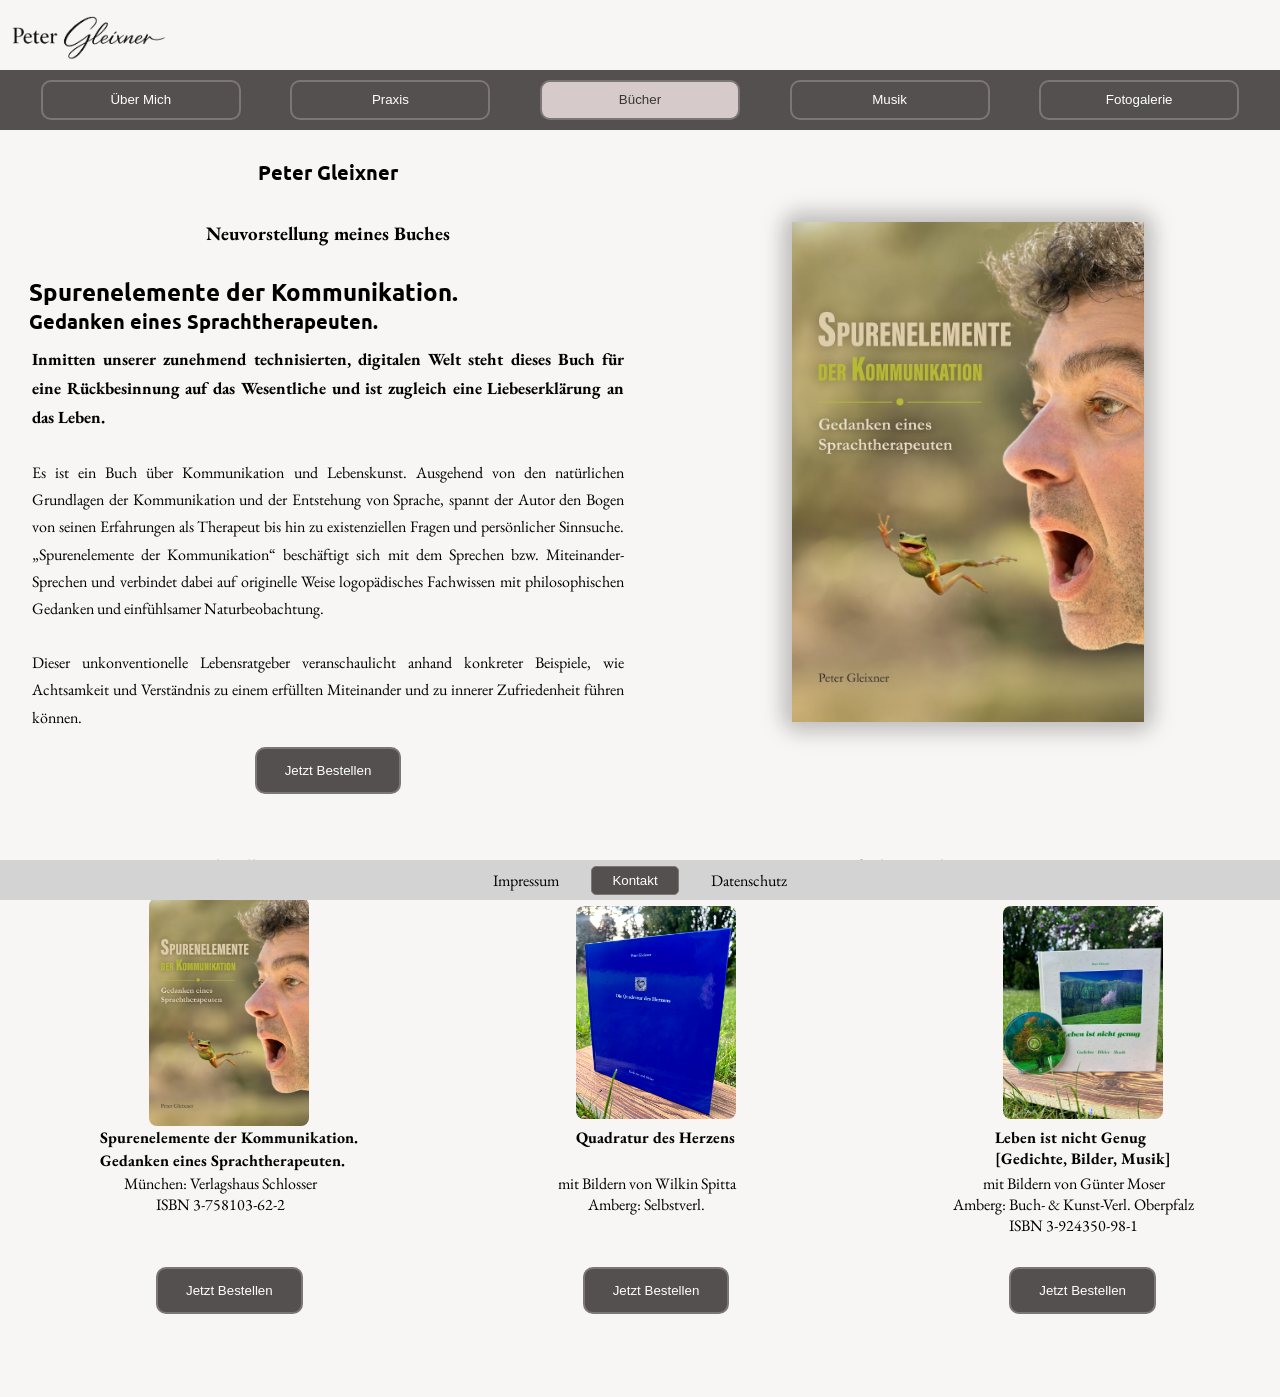
==== index.html @ 17d3b85f "shop links" ====
<!doctype html>
<html lang="de">
  <head>
    <meta charset="UTF-8" />
    <meta name="viewport" content="width=device-width, initial-scale=1.0" />
    <title>Peter Gleixner</title>
    <link rel="stylesheet" href="styles.css" />
    <link rel="stylesheet" href="font.css" />
    <script src="script.js" defer></script>
    <link rel="icon" type="image/png" href="./" />
  </head>
  <body>
    <div class="page">
      <header>
        <div>
          <a href="./index.html"
            ><img class="logo" src="./IMG/logo.png" alt="Peter Gleixner Logo"
          /></a>
        </div>
        <nav>
          <!-- <a onclick="activate('aboutMeButton', 'aboutMe')" href="#info">Über mich</a>
          <a onclick="activate('practiceButton', 'practice')" href="#info">Praxis</a>
          <a onclick="activate('bookButton', 'books')" href="#info">Bücher</a>
          <a onclick="activate('musicButton', 'music')" href="#info">Musik</a>
          <a onclick="activate('imageButton', 'image')" href="#info">Fotogalerie</a> -->

          <div class="infoMenu flex">
            <button
              id="aboutMeButton"
              onclick="activate('aboutMeButton', 'aboutMe')"
            >
              Über Mich
            </button>
            <button
              id="practiceButton"
              onclick="activate('practiceButton', 'practice')"
            >
              Praxis
            </button>
            <button
              id="bookButton"
              onclick="activate('bookButton', 'books')"
              class="activ"
            >
              Bücher
            </button>          
            <button
              id="musicButton"
              onclick="activate('musicButton', 'music')"
              class=""
            >
              Musik
            </button>
            <button
              id="imageButton"
              onclick="activate('imageButton', 'image')"
              class=""
            >
              Fotogalerie
            </button>
          </div>
        </nav>
      </header>
      <main>
        
        <section id="info">
          <!-- <div class="infoMenu flex">
            <button
              id="bookButton"
              onclick="activate('bookButton', 'books')"
              class="activ"
            >
              Bücher
            </button>
            <button
              id="practiceButton"
              onclick="activate('practiceButton', 'practice')"
            >
              Praxis
            </button>
            <button
              id="aboutMeButton"
              onclick="activate('aboutMeButton', 'aboutMe')"
            >
              Über Mich
            </button>
          </div> -->
          <div>
            <div id="books" class="books">
              <section id="overview" class="flex"></section>
              <div class="list flex">
                <div id="newestBook" class="flex"></div>
                <div id="moreBooks" class="flex"></div>
              </div>
            </div>
            <div class="none" id="practice"></div>
            <div class="none" id="music"></div>
            <div class="none" id="image"></div>
            <div class="none" id="aboutMe">
            <div id="aMinfos"></div>

          </div>
            </div>
          </div>
        </section>
        <div id="buyPopup" class="none flex"></div>
      </main>
      <footer>
        <a href="./imprint.html">Impressum</a>
        <button onclick="">Kontakt</button>
        <a href="./privacy.html">Datenschutz</a>
      </footer>
    </div>
  </body>
</html>
---- styles.css ----
html {
  scroll-behavior: smooth;
}

.imprint {
  margin: 32px;
  margin-bottom: 50px;
}

.backButton {
  display: inline-flex;
  align-items: center;
  gap: 8px;

  padding: 10px 18px;

  border: none;
  border-radius: 999px;

  background: #e9e9e9;

  color: #333;

  font-size: 1rem;
  font-weight: 500;

  cursor: pointer;

  transition: all 0.2s ease;
}

.backButton:hover {
  background: #dcdcdc;

  transform: translateX(-2px);
}

.backButton:active {
  transform: translateX(0);
}

body {
  margin: 0;
  display: flex;
  justify-content: center;
  overflow-x: hidden;
  background-color: #beb2a21d;
}

.align {
  align-items: center;
}

.center {
  justify-content: center;
}

.page {
  max-width: 1440px;
  width: 100%;
  min-height: 100vh;
}

.aboutBottom {
  margin-top: 48px !important;
  padding-block: 16px;
  padding-inline: 16px;
  background-color: rgb(255, 255, 238);
}

.aboutLink {
  text-decoration: none;
  color: #78846f;
  font-weight: bold;
}

.aboutLink:hover {
  text-decoration: underline;
}

.allBooksList {
  gap: 4px;
}

.minCover{
  height: 230px;
  border-radius: 8px;
}

.minBookInfo{
  height: 140px;
  display: flex;
  align-items: center;
  flex-direction: column;
}

.minBookInfo h4{
  margin-block: 0;

}

.minBookInfo p{
  margin-block: 0;
  margin-right: 18px;
}

.minHead{
  height: 46px;
}

.allBooksList p {
  font-size: 14px;
  margin-block: 8px;
}

header {
  display: flex;
  flex-direction: column;
  justify-content: center;
  height: 118px;

  margin-bottom: -11px;
  z-index: 3;
}

.overviewCoverDiv {
  width: 50%;
}

.overviewCoverShadow {
  display: inline-block;
  justify-content: center;
  border-radius: 8px;
  box-shadow: 0 0 20px 10px rgba(111, 107, 107, 0.4);
}

.popupCoverShadow {
  display: inline-block;
  justify-content: center;
  border-radius: 8px;
  box-shadow: 0 0 20px 10px rgba(111, 107, 107, 0.4);
  height: 200px;
}

.overviewCover {
  display: block;
  max-width: 100%;
  height: 500px;
}

.logo {
  height: 60px;
  margin-top: 16px;
}

nav {
  display: flex;
  justify-content: space-between;
  gap: 32px;
  background-color: #9cac90;
  height: 60px;
}

nav a {
  text-decoration: none;
  font-size: 20px;
  color: black;
}

nav a:hover {
  text-decoration: underline;
}

footer a {
  text-decoration: none;
  color: black;
  font-size: 16px;
}

footer a:hover {
  text-decoration: underline;
}

button:hover {
  cursor: pointer;
}

footer button:hover {
  background-color: #6e6868;
}

footer button {
  display: inline-block;

  padding: 6px 20px;

  background: #555050;
  color: white;

  text-decoration: none;

  border-radius: 5px;
  border: 1px solid #7d7676;
}

.space {
  display: flex;
  flex-direction: column;
  justify-content: space-between;
}

.booksButton {
  display: inline-block;

  padding: 6px 20px;

  background: #555050;
  color: white;

  text-decoration: none;

  border-radius: 5px;
  border: 1px solid #5a916c;
}

.moreHead {
  text-align: center;
  width: calc((100vw / 3) * 2);
}

.moreBooksButton:hover {
  background-color: #6e6868;
}

.mainText {
  width: 65%;
}

.profileImg {
  width: 35%;
}

#info {
  padding-inline: 0px;
}

.infoMenu {
  width: 100%;
  justify-content: space-around;
  align-self: center;
  background-color: #555050;
  padding-inline: 16px;
  height: 60px;
  align-items: center;
}

.infoMenu button {
  width: 200px;
  height: 40px;
  border-radius: 10px;
  color: white;
  background-color: #555050;
  border: 2px solid #7d7676;
}

.infoMenu button:hover {
  background-color: #6e6868;
}

.activ {
  background-color: #d6caca !important;
  color: #393535 !important;
}

#books {
  height: fit-content;
  margin-block: 35px;
}

.alignLeft {
  text-align: left;
}

.newBook {
  display: flex;
  flex-direction: column;
}

.listItem {
  max-width: 480px;
  width: calc(100vw / 3);
  align-items: center;
  height: 100%;
}

.list {
  width: 100vw;
  overflow-x: auto;
  height: fit-content;
  margin-inline: 16px;
  padding-bottom: 40px;
}

.moreList {
  height: 80%;
}

#practice {
  height: 100%;
  margin-block: 22px;
  padding-inline: 16px;
}

#aboutMe {
  height: 100%;
  margin-block: 22px;
  padding-inline: 16px;
  padding-bottom: 45px;
}

#music {
  height: 100%;
  margin-block: 22px;
  padding-inline: 16px;
}

#image {
  height: 100%;
  margin-block: 38px;
  padding-inline: 16px;
  display: flex;
  flex-wrap: wrap;
  justify-content: center;
  gap: 16px;
}

footer {
  position: fixed;
  bottom: 0;
  height: 40px;
  background-color: lightgray;
  width: 100vw;
  display: flex;
  justify-content: center;
  gap: 32px;
  align-items: center;
  z-index: 2;
}

.bookCover {
  width: 160px;
  border-radius: 8px;
}

.none {
  display: none !important;
}

.flex {
  display: flex;
}

.column {
  flex-direction: column;
}

#overview {
  width: 100%;
  min-height: 500px;

  display: flex;
  align-items: center;

  overflow: hidden;
  padding-bottom: 32px;
}

.overviewTitle {
  margin-bottom: 0;
  font-size: 1.5rem;
}

.overviewText {
  width: 50%;
  text-align: justify;
  padding-inline: 16px;

  z-index: 2;
}

.overviewText h3 {
  margin-bottom: 10px;
}

.overviewHead {
  width: 100%;
  margin-left: 25px;
}

.new {
  font-size: 1.1875rem;
}

.overviewSubTitle {
  margin-top: 0;
  font-size: 1.25rem;
}

.pt15 {
  font-size: 1.25rem;
}

.pt17 {
  font-size: 1.4375rem;
}

.pt14 {
  font-size: 1.1875rem;
}

.pt12 {
  font-size: 1rem;
}

.pt13 {
  font-size: 1.0625rem;
}

.imgGalery {
  height: 250px;
  width: auto;
}

.musicDescription {
  text-align: justify;
}

.descriptionIntro {
  font-size: 1.0625rem;
}

.description {
  font-size: 1rem;
  margin-bottom: 16px !important;
}

.subDescription {
  font-size: 12px;
}

/* .overviewText h2 {
  font-size: 28px;
  margin-block: 0;
  margin-bottom: 16px;
} */

.overviewText p {
  line-height: 1.7;

  margin: 0px;
  margin-inline: 16px;
}

.buyButton {
  display: inline-block;

  padding: 14px 28px;

  background-color: #555050;
  color: white;

  text-decoration: none;
  border: 2px solid #7d7676;
  border-radius: 10px;
  margin-bottom: 8px;
}

.overviewText a:hover {
  background-color: #6e6868;
}

.practice {
  margin-bottom: 48px;
  justify-content: space-between;
}

.practiceTop {
  justify-content: space-between;
}

.routeButton {
  display: inline-block;

  padding: 14px 28px;

  background-color: #555050;
  color: white;

  text-decoration: none;
  margin-top: 16px;
  border-radius: 10px;
  margin-bottom: 8px;
  text-align: center;
  width: 120px;
}

.routeButton:hover {
  background-color: #6e6868;
}

.mapImg {
  height: 360px;
}

.overviewImage {
  width: 45%;
  height: 500px;

  background-size: cover;
  background-position: center;

  /* Bild blendet nach links aus */
  mask-image: linear-gradient(to left, black 65%, transparent 100%);

  -webkit-mask-image: linear-gradient(to left, black 65%, transparent 100%);
}

.pImgCont {
  height: 600px;
  width: 50%;
}

.profileImage {
  height: 600px;
  object-fit: cover;
  background-size: cover;
  background-position: center;

  /* Bild blendet nach links aus */
  mask-image: linear-gradient(to right, black 90%, transparent 100%);

  -webkit-mask-image: linear-gradient(to right, black 90%, transparent 100%);
}

.lyrikLink {
  color: #487456;
  text-decoration: underline;
}

.profileInfo {
  width: 50%;
}

.aboutMenu {
  margin-block: 8px;
  background-color: #2b4834;
  height: 35px;
  justify-content: space-around;
  align-items: center;
}

.aboutMenu button {
  width: 200px;
  height: 25px;
  border-radius: 10px;
  color: white;
  background-color: #555050;
  border: 1px solid #6a6464;
}

.aboutMenu button:hover {
  background-color: #6e6868;
}

#buyPopup{
  position: fixed;
  top: 0;
  bottom: 0;
  left: 0;
  right: 0;
  background-color: rgba(0, 0, 0, 0.181);
  display: flex;
  justify-content: center;
  align-items: center;
}

.buyBackground {
 position: fixed;
 width: 650px;
 height: 470px;
 z-index: 5;
 top: 20px;
}

.buyPopupContent{
  height: 100%;
  width: 100%;
  align-items: center;
  flex-direction: column;
  background-color: #efe9e2;
  padding: 16px;
  border: 2px solid #7d7676;
  border-radius: 8px;
}

.popupHead{
  margin-block: 10px;

}

.topLink{
  margin-top: 25px;
}

.buyCover{
  height: 200px;
}

.shopLinks{
  gap: 8px;
}

.shopLinks a{
      display: inline-block;
    padding: 7px 28px;
    background-color: #ffffff;
    border: 2px solid #7d7676;
    color: black;
    text-decoration: none;
    border-radius: 10px;
    margin-bottom: 4px;
    text-align: center;
}

.shopLinks a:hover{
   background-color: #c5c5c5;
}

.closeButton{
  height: 40px;
  width: 40px;
  border: 2px solid #7d7676;
  border-radius: 16px;
  position: absolute;
  top: 16px;
  right: 16px;
}

.closeButton:hover{
  background-color: #c5c5c5;
}

.shopLinkIco{
  height: 20px;
}

.carousel {
  position: relative;

  width: 100%;

  max-width: 1200px;

  height: 500px;

  margin: 0 auto;

  display: flex;
  align-items: center;
  justify-content: center;
}

.carouselViewport {
  width: 100%;
  overflow: hidden;
}

.carouselTrack {
  display: flex;
  align-items: center;

  gap: 20px;

  transition: transform 0.4s ease;
}

.carouselSlide {
  position: relative;

  flex: 0 0 70%;

  height: 500px;

  opacity: 0.35;

  transform: scale(0.9);

  transition:
    transform 0.4s ease,
    opacity 0.4s ease;

  overflow: hidden;

  border-radius: 20px;
}

.slideBackground {
  position: absolute;

  inset: 0;

  background-size: cover;
  background-position: center;

  filter: blur(25px);

  transform: scale(1.15);

  opacity: 0.5;

  z-index: 1;
}

.carouselSlide.active {
  opacity: 1;

  transform: scale(1);
}

.carouselSlide img {
  position: relative;

  z-index: 2;

  width: 100%;
  height: 100%;

  object-fit: contain;

  display: block;

  margin: 0 auto;
}

/* Rand zum Bildschirm */

.carousel::before,
.carousel::after {
  content: "";

  position: absolute;

  top: 0;

  width: 80px;
  height: 100%;

  z-index: 2;

  pointer-events: none;
}

.carousel::before {
  left: 0px;

  background: linear-gradient(to right, white, transparent);
}

.carousel::after {
  right: 0;

  background: linear-gradient(to left, white, transparent);
}

/* Pfeile */

.carouselArrow {
  position: absolute;

  z-index: 5;

  width: 50px;
  height: 50px;

  border: none;

  border-radius: 50%;

  cursor: pointer;

  font-size: 1.5rem;

  background: rgba(222, 222, 222, 0.34);

  backdrop-filter: blur(4px);

  transition: 0.2s;
}

.carouselArrow:hover {
  background: rgba(255, 255, 255, 0.9);
}

.carouselArrow.left {
  left: 15px;
}

.carouselArrow.right {
  right: 15px;
}
---- font.css ----
/* eb-garamond-regular - latin */
@font-face {
  font-display: swap; /* Check https://developer.mozilla.org/en-US/docs/Web/CSS/@font-face/font-display for other options. */
  font-family: 'EB Garamond';
  font-style: normal;
  font-weight: 400;
  src: url('../fonts/eb-garamond-v32-latin-regular.woff2') format('woff2'); /* Chrome 36+, Opera 23+, Firefox 39+, Safari 12+, iOS 10+ */
}
/* eb-garamond-italic - latin */
@font-face {
  font-display: swap; /* Check https://developer.mozilla.org/en-US/docs/Web/CSS/@font-face/font-display for other options. */
  font-family: 'EB Garamond';
  font-style: italic;
  font-weight: 400;
  src: url('../fonts/eb-garamond-v32-latin-italic.woff2') format('woff2'); /* Chrome 36+, Opera 23+, Firefox 39+, Safari 12+, iOS 10+ */
}
/* eb-garamond-500 - latin */
@font-face {
  font-display: swap; /* Check https://developer.mozilla.org/en-US/docs/Web/CSS/@font-face/font-display for other options. */
  font-family: 'EB Garamond';
  font-style: normal;
  font-weight: 500;
  src: url('../fonts/eb-garamond-v32-latin-500.woff2') format('woff2'); /* Chrome 36+, Opera 23+, Firefox 39+, Safari 12+, iOS 10+ */
}
/* eb-garamond-500italic - latin */
@font-face {
  font-display: swap; /* Check https://developer.mozilla.org/en-US/docs/Web/CSS/@font-face/font-display for other options. */
  font-family: 'EB Garamond';
  font-style: italic;
  font-weight: 500;
  src: url('../fonts/eb-garamond-v32-latin-500italic.woff2') format('woff2'); /* Chrome 36+, Opera 23+, Firefox 39+, Safari 12+, iOS 10+ */
}
/* eb-garamond-600 - latin */
@font-face {
  font-display: swap; /* Check https://developer.mozilla.org/en-US/docs/Web/CSS/@font-face/font-display for other options. */
  font-family: 'EB Garamond';
  font-style: normal;
  font-weight: 600;
  src: url('../fonts/eb-garamond-v32-latin-600.woff2') format('woff2'); /* Chrome 36+, Opera 23+, Firefox 39+, Safari 12+, iOS 10+ */
}
/* eb-garamond-600italic - latin */
@font-face {
  font-display: swap; /* Check https://developer.mozilla.org/en-US/docs/Web/CSS/@font-face/font-display for other options. */
  font-family: 'EB Garamond';
  font-style: italic;
  font-weight: 600;
  src: url('../fonts/eb-garamond-v32-latin-600italic.woff2') format('woff2'); /* Chrome 36+, Opera 23+, Firefox 39+, Safari 12+, iOS 10+ */
}
/* eb-garamond-700 - latin */
@font-face {
  font-display: swap; /* Check https://developer.mozilla.org/en-US/docs/Web/CSS/@font-face/font-display for other options. */
  font-family: 'EB Garamond';
  font-style: normal;
  font-weight: 700;
  src: url('../fonts/eb-garamond-v32-latin-700.woff2') format('woff2'); /* Chrome 36+, Opera 23+, Firefox 39+, Safari 12+, iOS 10+ */
}
/* eb-garamond-700italic - latin */
@font-face {
  font-display: swap; /* Check https://developer.mozilla.org/en-US/docs/Web/CSS/@font-face/font-display for other options. */
  font-family: 'EB Garamond';
  font-style: italic;
  font-weight: 700;
  src: url('../fonts/eb-garamond-v32-latin-700italic.woff2') format('woff2'); /* Chrome 36+, Opera 23+, Firefox 39+, Safari 12+, iOS 10+ */
}
/* eb-garamond-800 - latin */
@font-face {
  font-display: swap; /* Check https://developer.mozilla.org/en-US/docs/Web/CSS/@font-face/font-display for other options. */
  font-family: 'EB Garamond';
  font-style: normal;
  font-weight: 800;
  src: url('../fonts/eb-garamond-v32-latin-800.woff2') format('woff2'); /* Chrome 36+, Opera 23+, Firefox 39+, Safari 12+, iOS 10+ */
}
/* eb-garamond-800italic - latin */
@font-face {
  font-display: swap; /* Check https://developer.mozilla.org/en-US/docs/Web/CSS/@font-face/font-display for other options. */
  font-family: 'EB Garamond';
  font-style: italic;
  font-weight: 800;
  src: url('../fonts/eb-garamond-v32-latin-800italic.woff2') format('woff2'); /* Chrome 36+, Opera 23+, Firefox 39+, Safari 12+, iOS 10+ */
}



/* ubuntu-300 - latin */
@font-face {
  font-display: swap; /* Check https://developer.mozilla.org/en-US/docs/Web/CSS/@font-face/font-display for other options. */
  font-family: 'Ubuntu';
  font-style: normal;
  font-weight: 300;
  src: url('../fonts/ubuntu-v21-latin-300.woff2') format('woff2'); /* Chrome 36+, Opera 23+, Firefox 39+, Safari 12+, iOS 10+ */
}
/* ubuntu-300italic - latin */
@font-face {
  font-display: swap; /* Check https://developer.mozilla.org/en-US/docs/Web/CSS/@font-face/font-display for other options. */
  font-family: 'Ubuntu';
  font-style: italic;
  font-weight: 300;
  src: url('../fonts/ubuntu-v21-latin-300italic.woff2') format('woff2'); /* Chrome 36+, Opera 23+, Firefox 39+, Safari 12+, iOS 10+ */
}
/* ubuntu-regular - latin */
@font-face {
  font-display: swap; /* Check https://developer.mozilla.org/en-US/docs/Web/CSS/@font-face/font-display for other options. */
  font-family: 'Ubuntu';
  font-style: normal;
  font-weight: 400;
  src: url('../fonts/ubuntu-v21-latin-regular.woff2') format('woff2'); /* Chrome 36+, Opera 23+, Firefox 39+, Safari 12+, iOS 10+ */
}
/* ubuntu-italic - latin */
@font-face {
  font-display: swap; /* Check https://developer.mozilla.org/en-US/docs/Web/CSS/@font-face/font-display for other options. */
  font-family: 'Ubuntu';
  font-style: italic;
  font-weight: 400;
  src: url('../fonts/ubuntu-v21-latin-italic.woff2') format('woff2'); /* Chrome 36+, Opera 23+, Firefox 39+, Safari 12+, iOS 10+ */
}
/* ubuntu-500 - latin */
@font-face {
  font-display: swap; /* Check https://developer.mozilla.org/en-US/docs/Web/CSS/@font-face/font-display for other options. */
  font-family: 'Ubuntu';
  font-style: normal;
  font-weight: 500;
  src: url('../fonts/ubuntu-v21-latin-500.woff2') format('woff2'); /* Chrome 36+, Opera 23+, Firefox 39+, Safari 12+, iOS 10+ */
}
/* ubuntu-500italic - latin */
@font-face {
  font-display: swap; /* Check https://developer.mozilla.org/en-US/docs/Web/CSS/@font-face/font-display for other options. */
  font-family: 'Ubuntu';
  font-style: italic;
  font-weight: 500;
  src: url('../fonts/ubuntu-v21-latin-500italic.woff2') format('woff2'); /* Chrome 36+, Opera 23+, Firefox 39+, Safari 12+, iOS 10+ */
}
/* ubuntu-700 - latin */
@font-face {
  font-display: swap; /* Check https://developer.mozilla.org/en-US/docs/Web/CSS/@font-face/font-display for other options. */
  font-family: 'Ubuntu';
  font-style: normal;
  font-weight: 700;
  src: url('../fonts/ubuntu-v21-latin-700.woff2') format('woff2'); /* Chrome 36+, Opera 23+, Firefox 39+, Safari 12+, iOS 10+ */
}
/* ubuntu-700italic - latin */
@font-face {
  font-display: swap; /* Check https://developer.mozilla.org/en-US/docs/Web/CSS/@font-face/font-display for other options. */
  font-family: 'Ubuntu';
  font-style: italic;
  font-weight: 700;
  src: url('../fonts/ubuntu-v21-latin-700italic.woff2') format('woff2'); /* Chrome 36+, Opera 23+, Firefox 39+, Safari 12+, iOS 10+ */
}


body {
    /* Erst das System-Original, dann Ihr Server-Fallback, dann der Standard */
    font-family: "Garamond", "EB Garamond", serif;
}

.headFont {
    font-family: "Trebuchet MS", "Ubuntu", sans-serif;
}
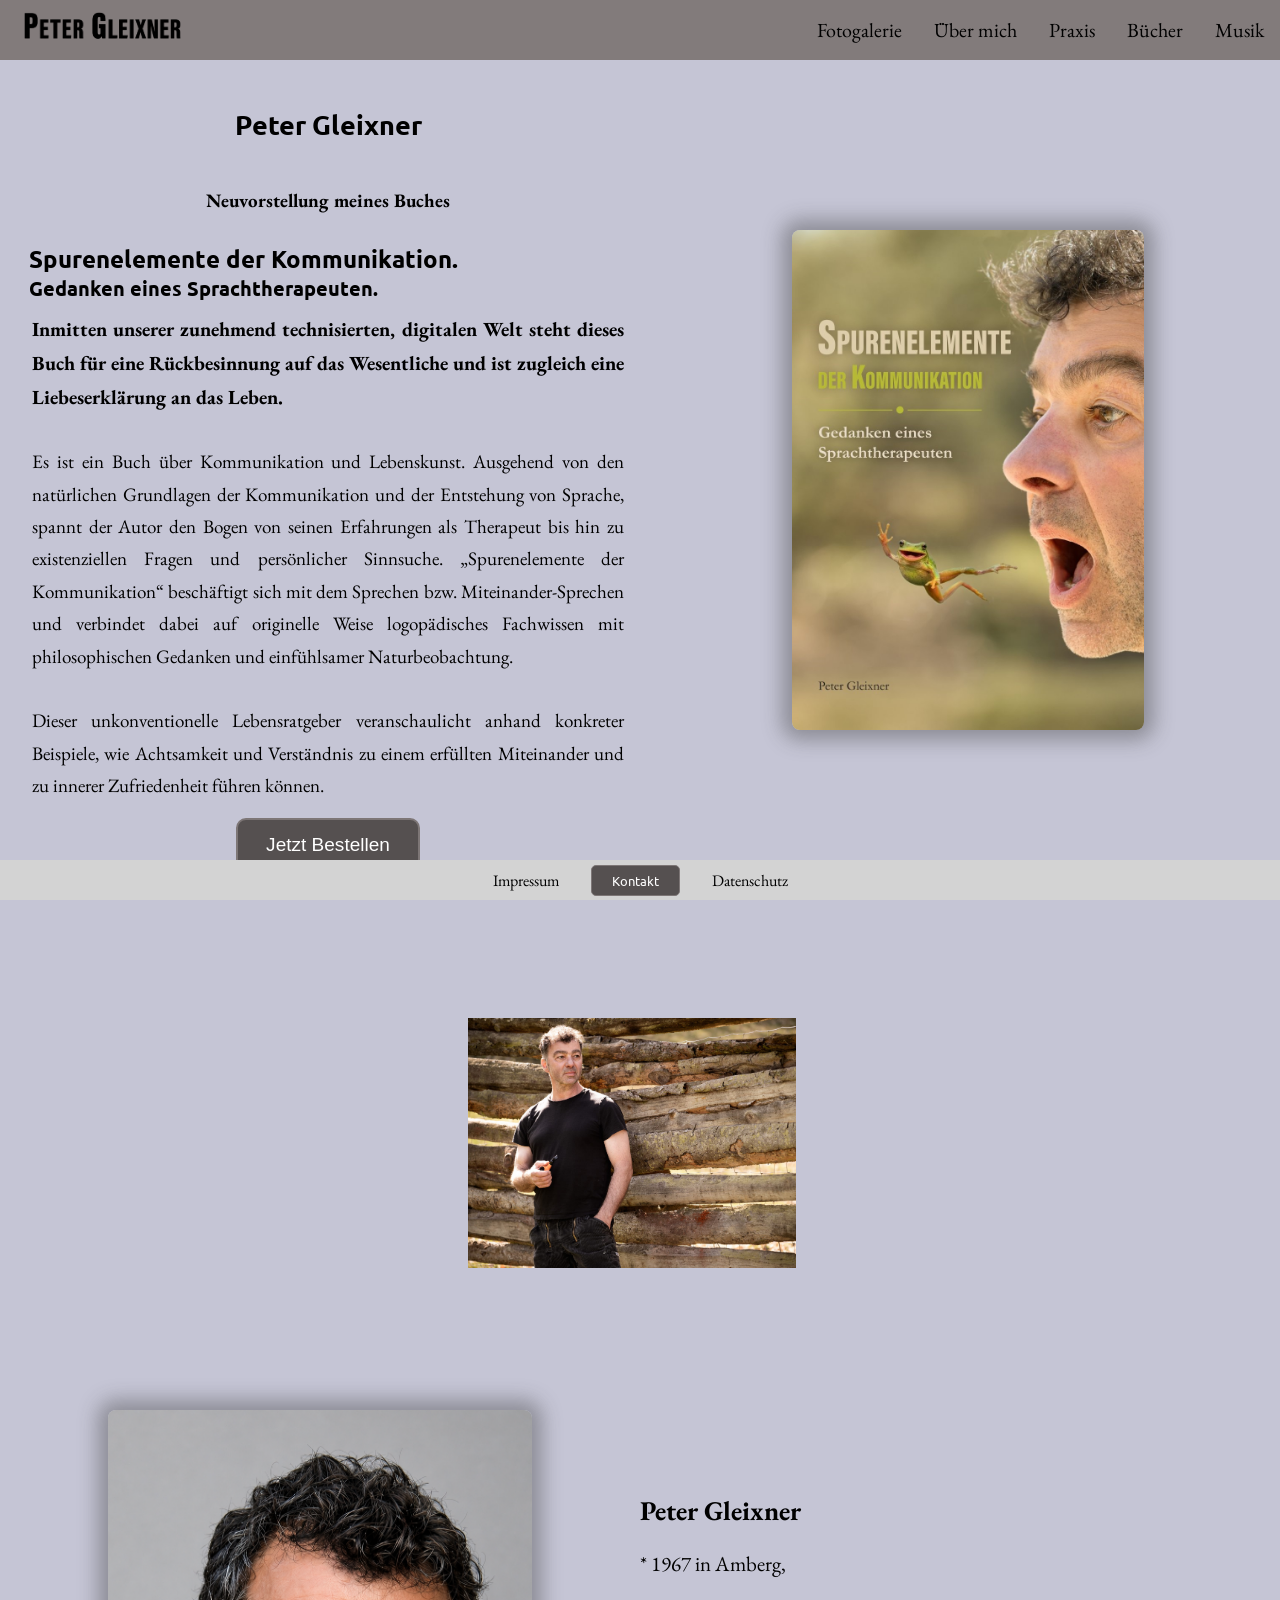
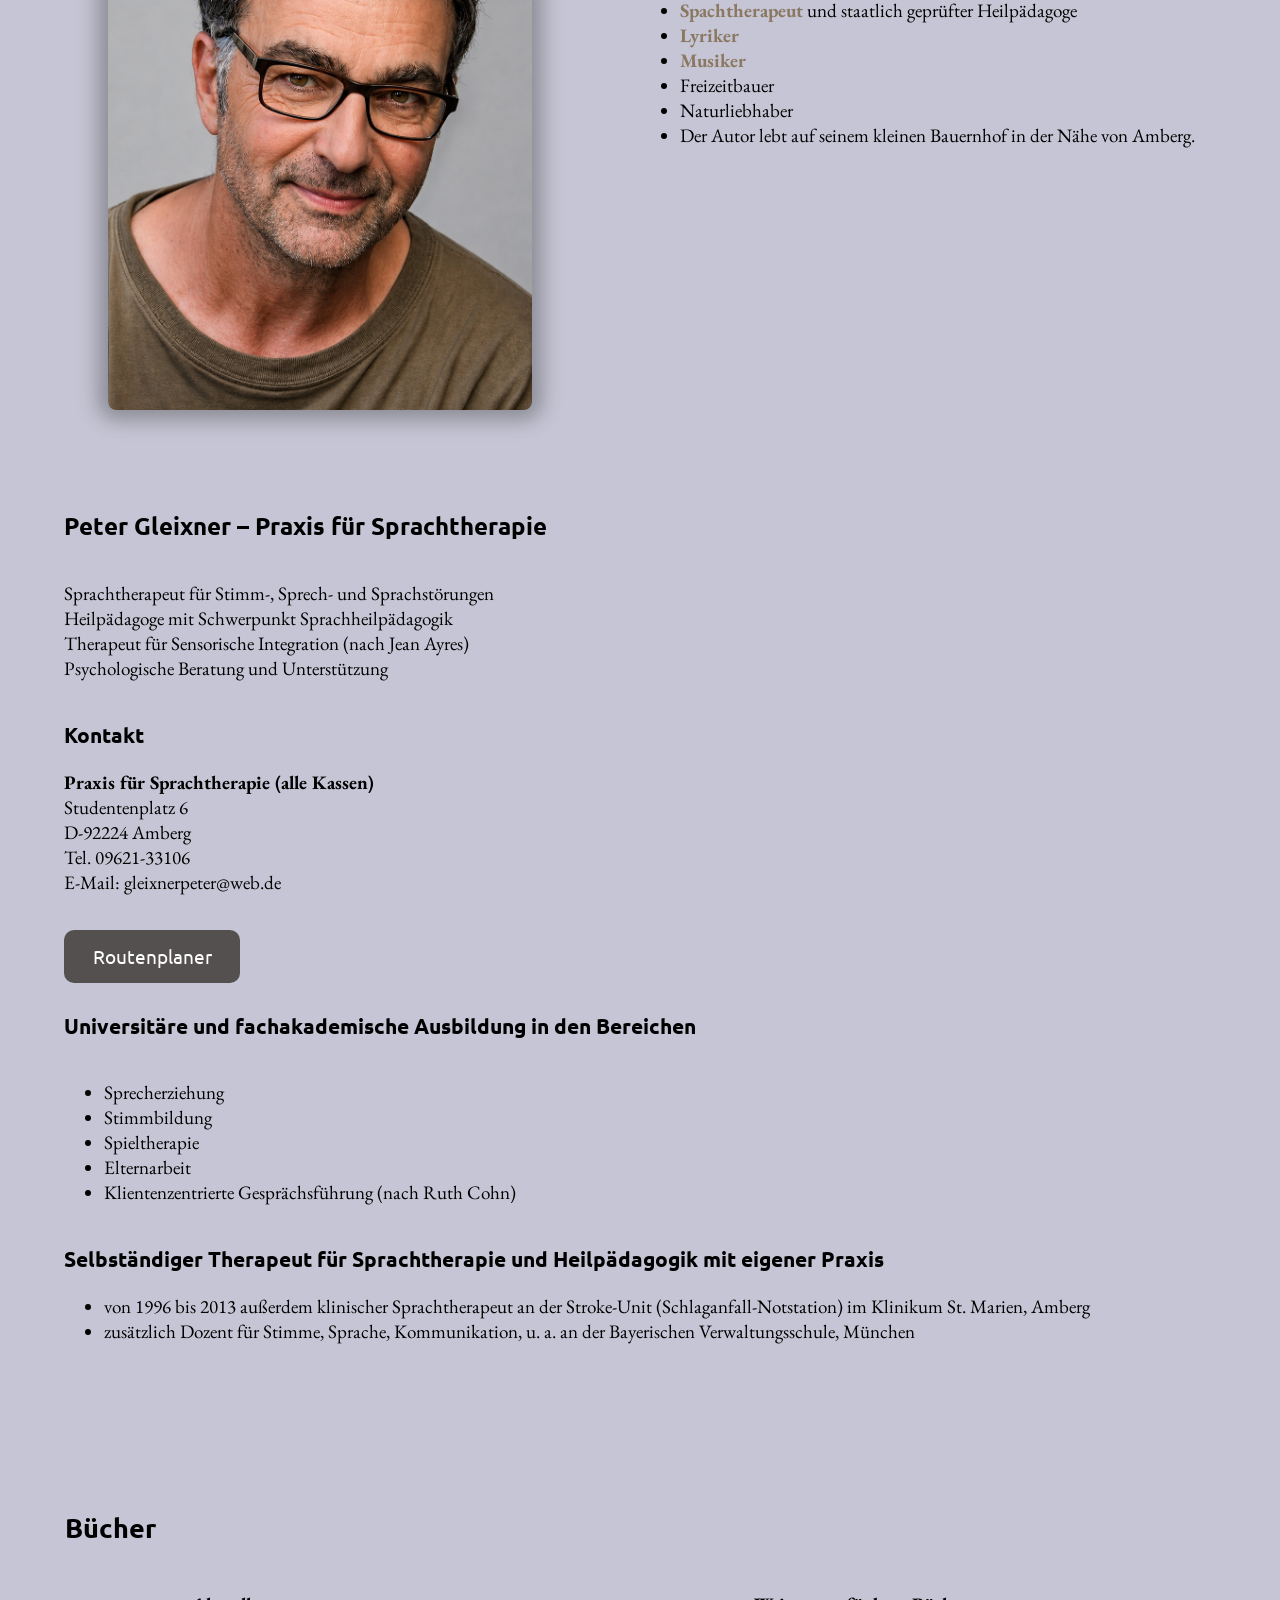
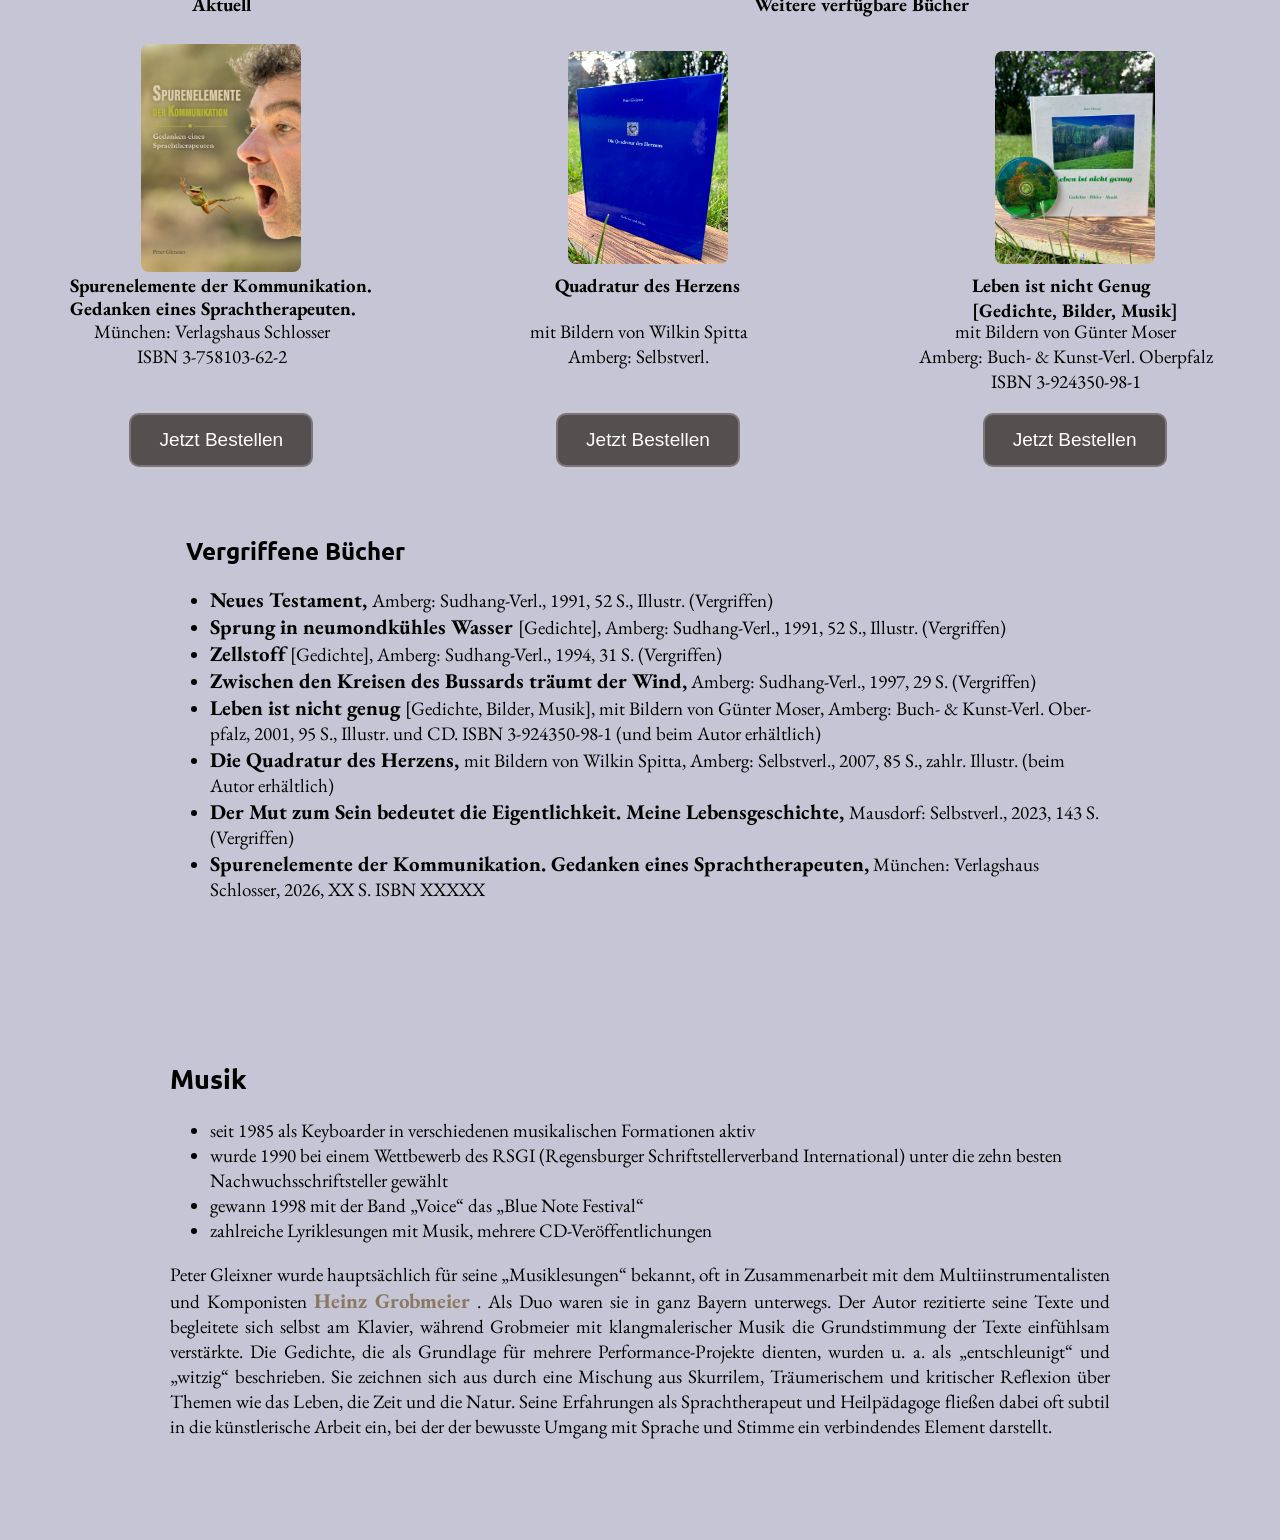
==== commit c57ae9e3: "layout" ====
--- a/index.html
+++ b/index.html
@@ -7,7 +7,7 @@
     <link rel="stylesheet" href="styles.css" />
     <link rel="stylesheet" href="font.css" />
     <script src="script.js" defer></script>
-    <link rel="icon" type="image/png" href="./" />
+    <link rel="icon" type="image/png" href="./IMG/favion.ico" />
   </head>
   <body>
     <div class="page">
@@ -18,13 +18,14 @@
           /></a>
         </div>
         <nav>
-          <!-- <a onclick="activate('aboutMeButton', 'aboutMe')" href="#info">Über mich</a>
-          <a onclick="activate('practiceButton', 'practice')" href="#info">Praxis</a>
-          <a onclick="activate('bookButton', 'books')" href="#info">Bücher</a>
-          <a onclick="activate('musicButton', 'music')" href="#info">Musik</a>
-          <a onclick="activate('imageButton', 'image')" href="#info">Fotogalerie</a> -->
+          <a href="#image">Fotogalerie</a>
+          <a href="#aboutMe">Über mich</a>
+          <a href="#practice">Praxis</a>
+          <a href="#books">Bücher</a>
+          <a href="#music">Musik</a>
+          
 
-          <div class="infoMenu flex">
+          <!-- <div class="infoMenu flex">
             <button
               id="aboutMeButton"
               onclick="activate('aboutMeButton', 'aboutMe')"
@@ -58,7 +59,7 @@
             >
               Fotogalerie
             </button>
-          </div>
+          </div> -->
         </nav>
       </header>
       <main>
@@ -85,19 +86,25 @@
               Über Mich
             </button>
           </div> -->
-          <div>
-            <div id="books" class="books">
-              <section id="overview" class="flex"></section>
-              <div class="list flex">
+          <div class="flex column align">
+            <section id="overview" class="flex"></section>
+            
+            <div class="" id="image"></div>
+            <div class="" id="aboutMe"></div>
+            <div id="aMinfos"></div>
+            <div class="left"><div class="" id="practice"></div></div>
+            <div id="books" class="books flex column align">
+              <h2 class="pt20 headFont sectionHeader bookHead" >Bücher</h2>
+              <div class="list flex center">
                 <div id="newestBook" class="flex"></div>
                 <div id="moreBooks" class="flex"></div>
               </div>
+              <div id="booksNotA"></div>
             </div>
-            <div class="none" id="practice"></div>
-            <div class="none" id="music"></div>
-            <div class="none" id="image"></div>
-            <div class="none" id="aboutMe">
-            <div id="aMinfos"></div>
+            <div class="" id="music"></div>
+            
+            
+            
 
           </div>
             </div>
@@ -107,7 +114,7 @@
       </main>
       <footer>
         <a href="./imprint.html">Impressum</a>
-        <button onclick="">Kontakt</button>
+        <button class="headFont" onclick="contactEmail()">Kontakt</button>
         <a href="./privacy.html">Datenschutz</a>
       </footer>
     </div>
--- a/styles.css
+++ b/styles.css
@@ -44,7 +44,8 @@
   display: flex;
   justify-content: center;
   overflow-x: hidden;
-  background-color: #beb2a21d;
+  background-color: #69689161;
+  
 }
 
 .align {
@@ -70,7 +71,7 @@
 
 .aboutLink {
   text-decoration: none;
-  color: #78846f;
+  color: #8b7862;
   font-weight: bold;
 }
 
@@ -114,11 +115,15 @@
 }
 
 header {
-  display: flex;
-  flex-direction: column;
-  justify-content: center;
-  height: 118px;
-
+  position: fixed;
+  top: 0;
+  left: 0;
+  right: 0;
+  display: flex;
+  align-items: center;
+  justify-content: space-between;
+  height: 60px;
+  background-color: #827b7b;
   margin-bottom: -11px;
   z-index: 3;
 }
@@ -131,7 +136,7 @@
   display: inline-block;
   justify-content: center;
   border-radius: 8px;
-  box-shadow: 0 0 20px 10px rgba(111, 107, 107, 0.4);
+  box-shadow: 0 0 20px 10px rgba(58, 57, 57, 0.4);
 }
 
 .popupCoverShadow {
@@ -146,19 +151,21 @@
   display: block;
   max-width: 100%;
   height: 500px;
+  border-radius: 8px;
 }
 
 .logo {
-  height: 60px;
-  margin-top: 16px;
+  height: 90px;
+  padding-left: 12px;
 }
 
 nav {
   display: flex;
   justify-content: space-between;
   gap: 32px;
-  background-color: #9cac90;
-  height: 60px;
+  height: 100%;
+  align-items: center;
+  padding-right: 16px;
 }
 
 nav a {
@@ -275,6 +282,11 @@
 #books {
   height: fit-content;
   margin-block: 35px;
+  padding-top: 60px;
+}
+
+#booksNotA{
+  max-width: 940px;
 }
 
 .alignLeft {
@@ -291,13 +303,17 @@
   width: calc(100vw / 3);
   align-items: center;
   height: 100%;
+}
+
+.textCenter{
+  text-align: center;
 }
 
 .list {
   width: 100vw;
   overflow-x: auto;
   height: fit-content;
-  margin-inline: 16px;
+  margin-inline: 32px 16px;
   padding-bottom: 40px;
 }
 
@@ -305,33 +321,54 @@
   height: 80%;
 }
 
+.sectionHeader{
+  padding-inline: 16px;
+}
+
 #practice {
+  height: 100%;
+  padding-inline: 64px;
+  padding-top: 80px;
+}
+
+.left{
+  width: 100vw;
+}
+
+.bookHead{
+  max-width: 1150px;
+  width: 100%;
+}
+
+#aMinfos{
+  width: 100%;
+}
+
+#aboutMe {
+  height: 100%;
+  margin-block: 22px;
+  padding-top: 40px;
+  padding-top: 60px;
+}
+
+#music {
+  max-width: 940px;
   height: 100%;
   margin-block: 22px;
   padding-inline: 16px;
-}
-
-#aboutMe {
-  height: 100%;
-  margin-block: 22px;
-  padding-inline: 16px;
-  padding-bottom: 45px;
-}
-
-#music {
-  height: 100%;
-  margin-block: 22px;
-  padding-inline: 16px;
+  padding-top: 60px;
+  padding-block-end: 60px;
 }
 
 #image {
   height: 100%;
   margin-block: 38px;
-  padding-inline: 16px;
+  padding-bottom: -20px;
   display: flex;
   flex-wrap: wrap;
   justify-content: center;
   gap: 16px;
+  padding-top: 100px;
 }
 
 footer {
@@ -367,12 +404,12 @@
 #overview {
   width: 100%;
   min-height: 500px;
-
+  margin-top: 80px;
   display: flex;
   align-items: center;
 
   overflow: hidden;
-  padding-bottom: 32px;
+  padding-bottom: 0px;
 }
 
 .overviewTitle {
@@ -406,25 +443,29 @@
   font-size: 1.25rem;
 }
 
-.pt15 {
-  font-size: 1.25rem;
-}
-
-.pt17 {
-  font-size: 1.4375rem;
+.pt20{
+  font-size: 1.69rem;
+}
+
+.pt16 {
+  font-size: 1.31rem;
+}
+
+.pt18 {
+  font-size: 1.5rem;
 }
 
 .pt14 {
-  font-size: 1.1875rem;
-}
-
-.pt12 {
+  font-size: 1.19rem;
+}
+
+/* .pt12 {
   font-size: 1rem;
 }
 
 .pt13 {
   font-size: 1.0625rem;
-}
+} */
 
 .imgGalery {
   height: 250px;
@@ -436,11 +477,11 @@
 }
 
 .descriptionIntro {
-  font-size: 1.0625rem;
+  font-size: 1.25rem;
 }
 
 .description {
-  font-size: 1rem;
+  
   margin-bottom: 16px !important;
 }
 
@@ -485,7 +526,7 @@
 }
 
 .practiceTop {
-  justify-content: space-between;
+  flex-direction: column;
 }
 
 .routeButton {
@@ -495,7 +536,6 @@
 
   background-color: #555050;
   color: white;
-
   text-decoration: none;
   margin-top: 16px;
   border-radius: 10px;
@@ -535,11 +575,12 @@
   object-fit: cover;
   background-size: cover;
   background-position: center;
+  border-radius: 8px;
 
   /* Bild blendet nach links aus */
-  mask-image: linear-gradient(to right, black 90%, transparent 100%);
-
-  -webkit-mask-image: linear-gradient(to right, black 90%, transparent 100%);
+  /* mask-image: linear-gradient(to right, black 90%, transparent 100%);
+
+  -webkit-mask-image: linear-gradient(to right, black 90%, transparent 100%); */
 }
 
 .lyrikLink {
@@ -549,6 +590,7 @@
 
 .profileInfo {
   width: 50%;
+  margin-top: 60px;
 }
 
 .aboutMenu {
@@ -582,6 +624,7 @@
   display: flex;
   justify-content: center;
   align-items: center;
+   z-index: 5;
 }
 
 .buyBackground {
--- a/font.css
+++ b/font.css
@@ -150,8 +150,13 @@
 body {
     /* Erst das System-Original, dann Ihr Server-Fallback, dann der Standard */
     font-family: "Garamond", "EB Garamond", serif;
+    font-size: 1.19rem;
 }
 
 .headFont {
     font-family: "Trebuchet MS", "Ubuntu", sans-serif;
+}
+
+p{
+  font-size: 1.19rem;
 }
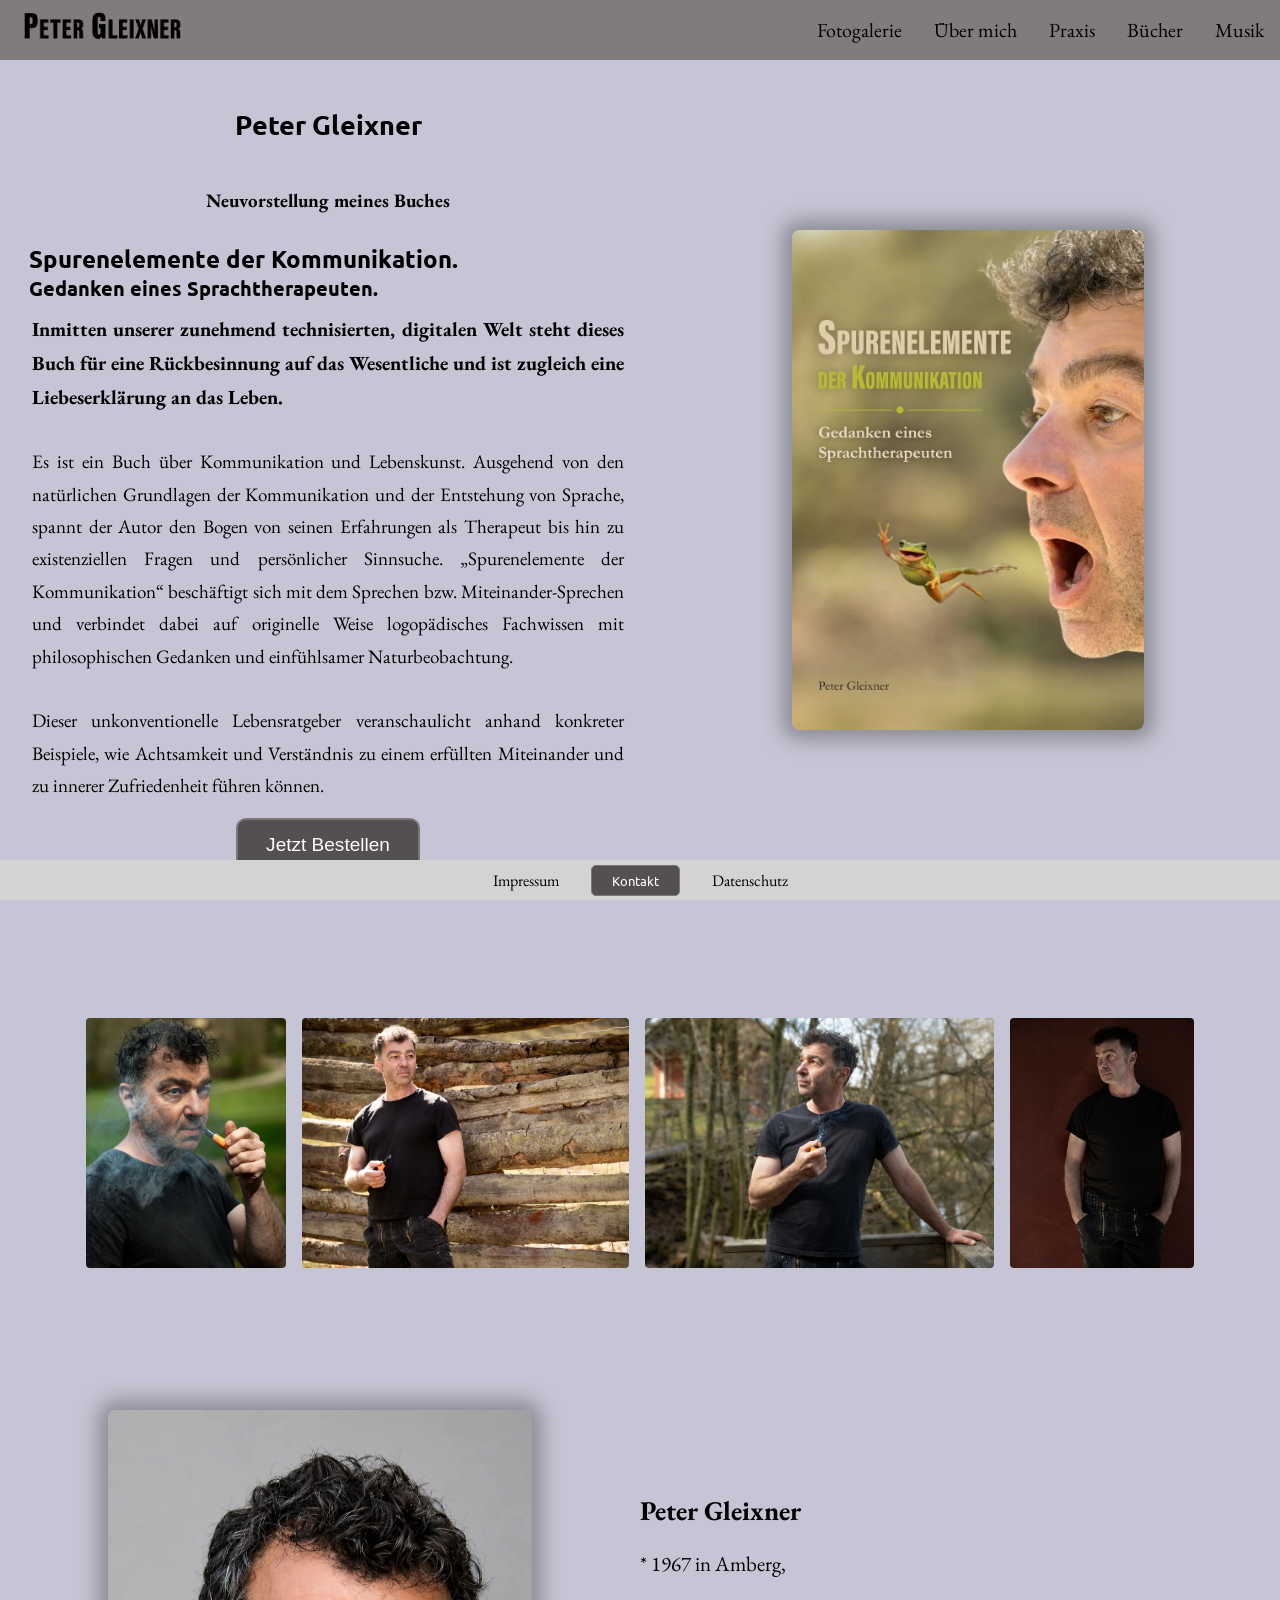
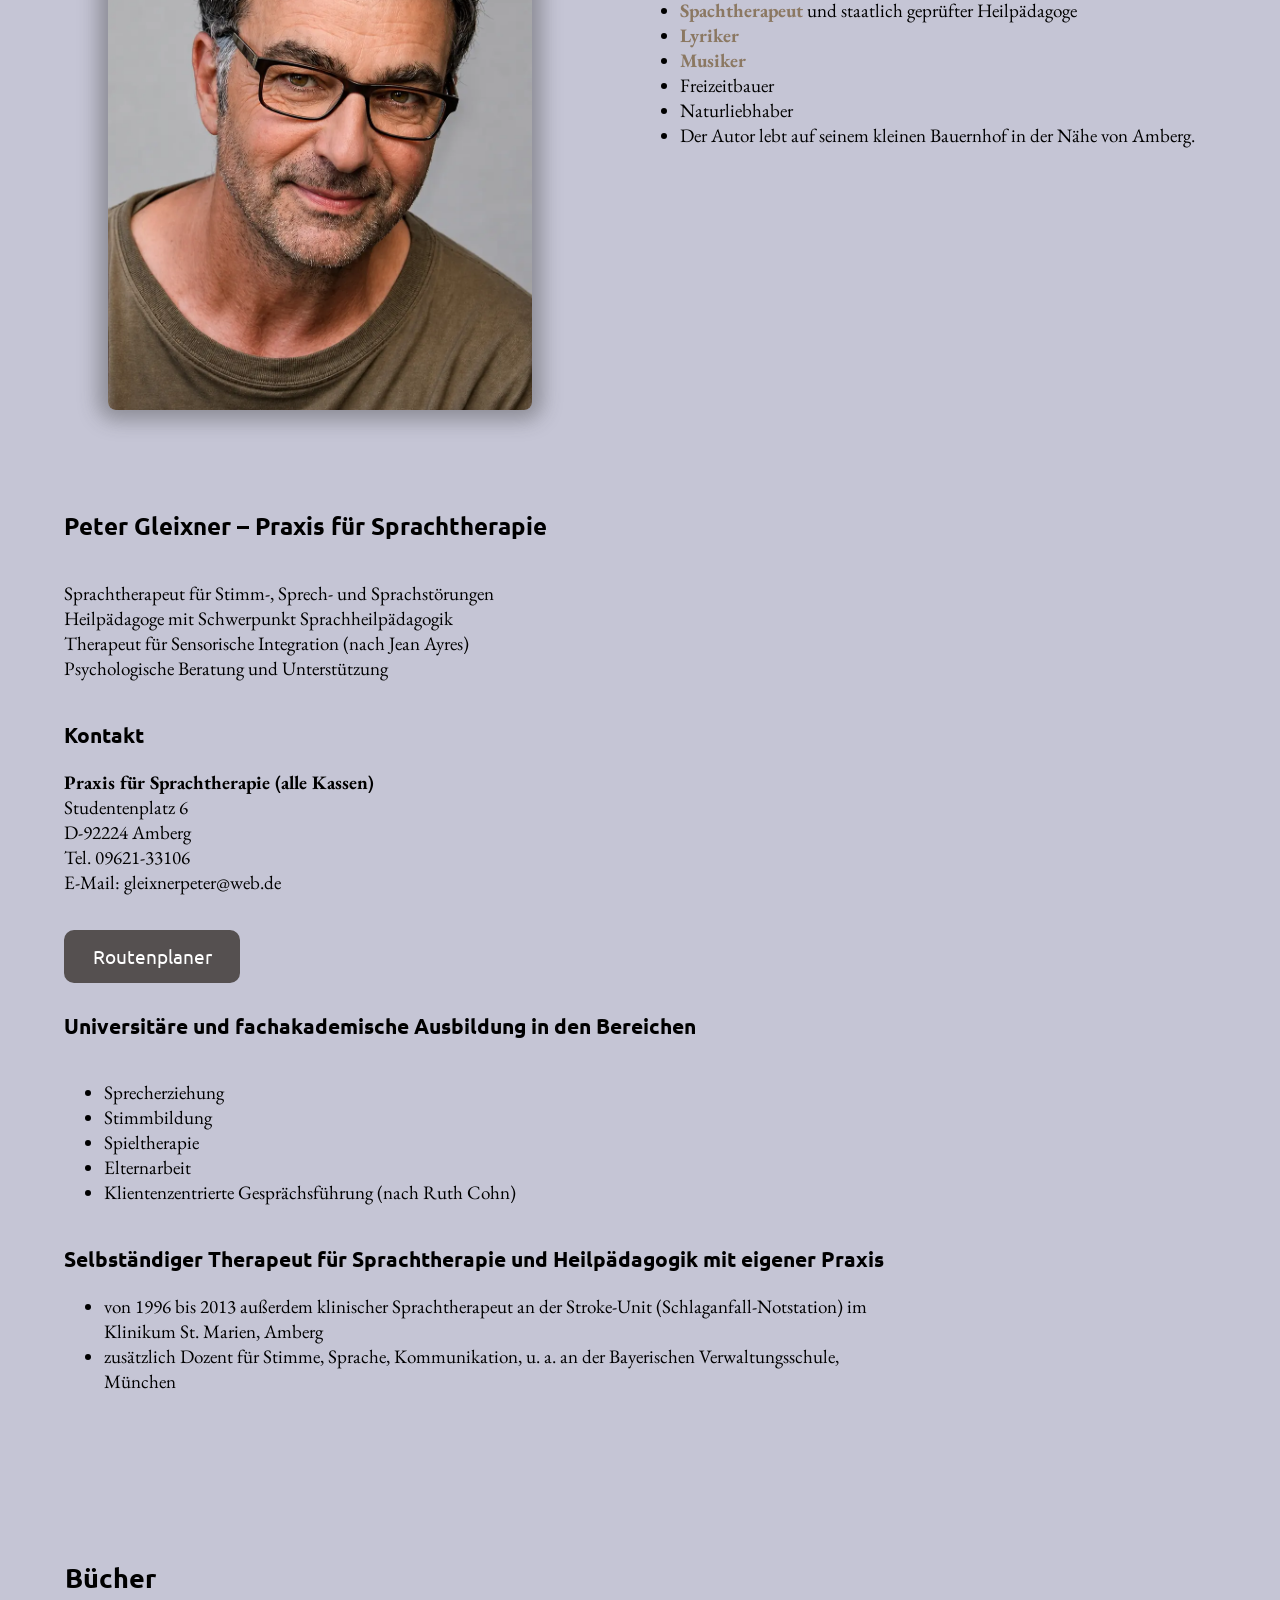
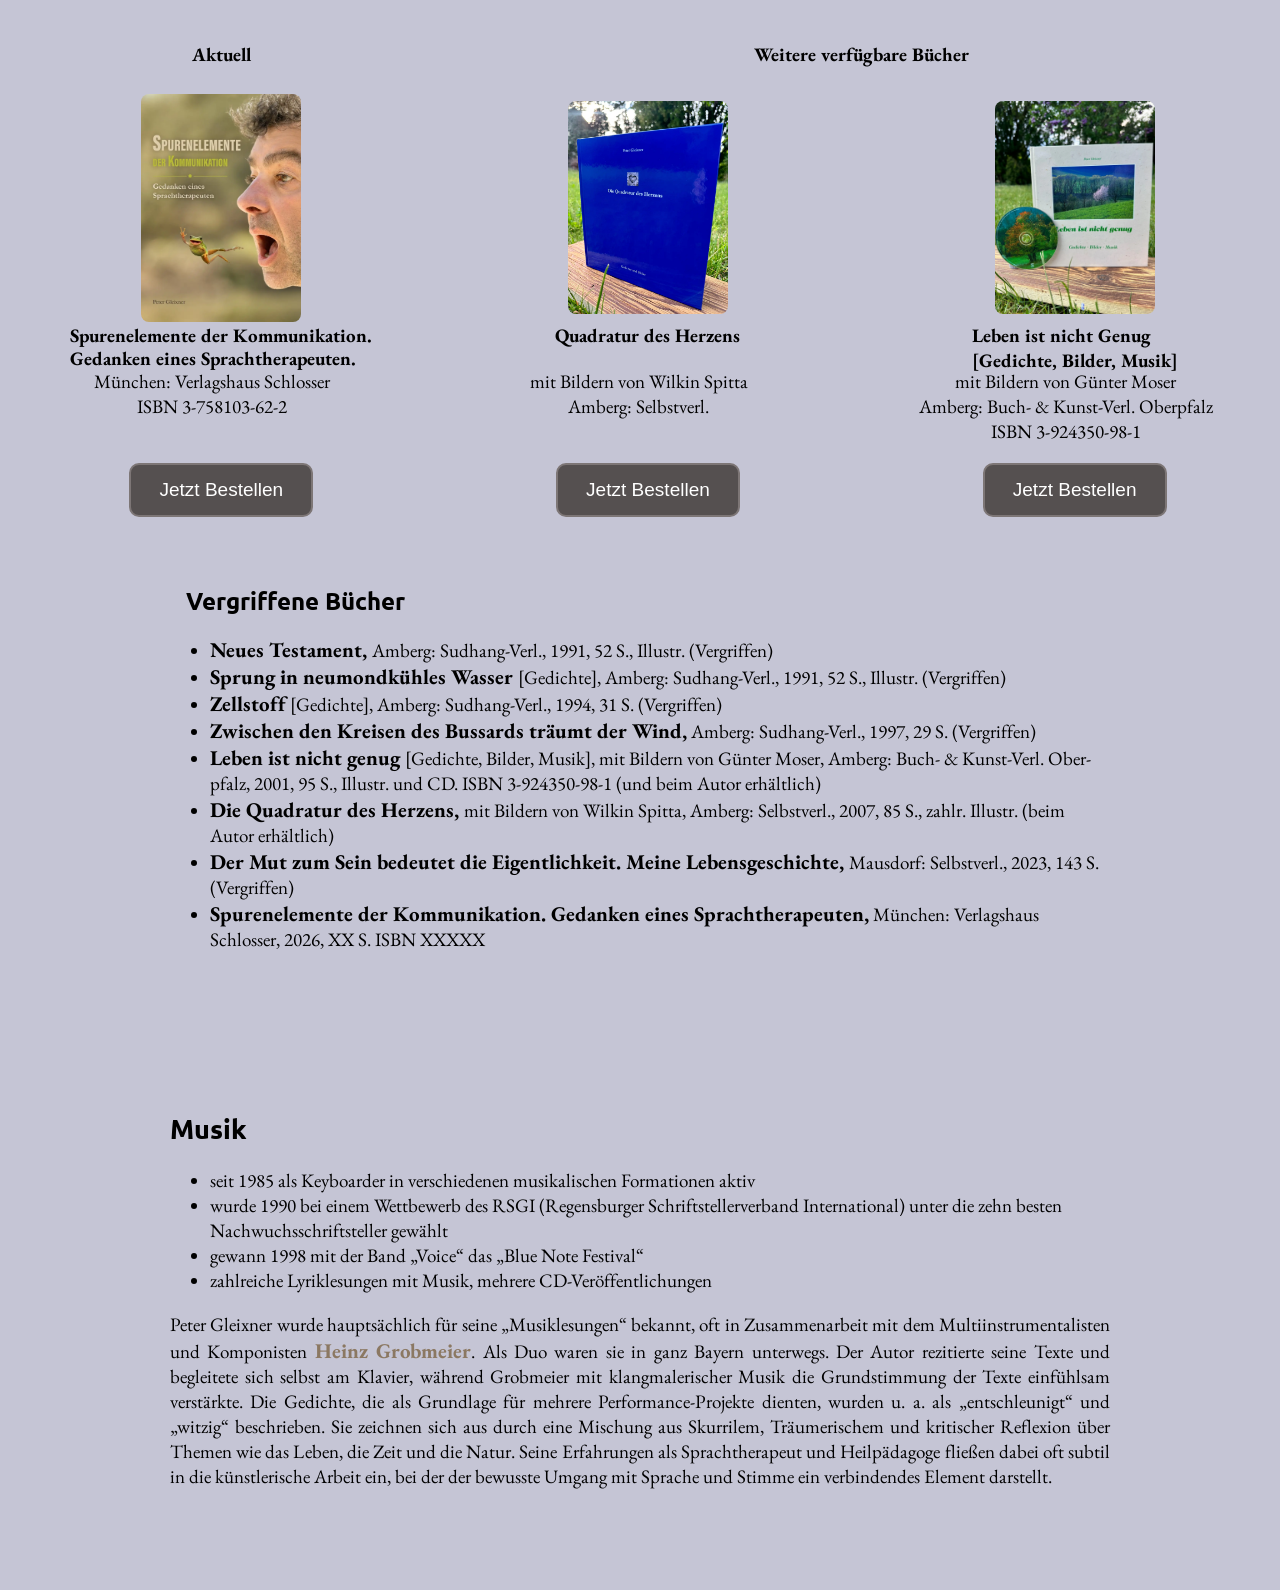
==== commit 00d5de30: "img compress" ====
--- a/index.html
+++ b/index.html
@@ -14,7 +14,7 @@
       <header>
         <div>
           <a href="./index.html"
-            ><img class="logo" src="./IMG/logo.png" alt="Peter Gleixner Logo"
+            ><img class="logo" src="./IMG/logo.webp" alt="Peter Gleixner Logo"
           /></a>
         </div>
         <nav>
--- a/styles.css
+++ b/styles.css
@@ -331,6 +331,10 @@
   padding-top: 80px;
 }
 
+.practiceList{
+  max-width: 800px;
+}
+
 .left{
   width: 100vw;
 }
@@ -470,6 +474,7 @@
 .imgGalery {
   height: 250px;
   width: auto;
+  border-radius: 4px;
 }
 
 .musicDescription {
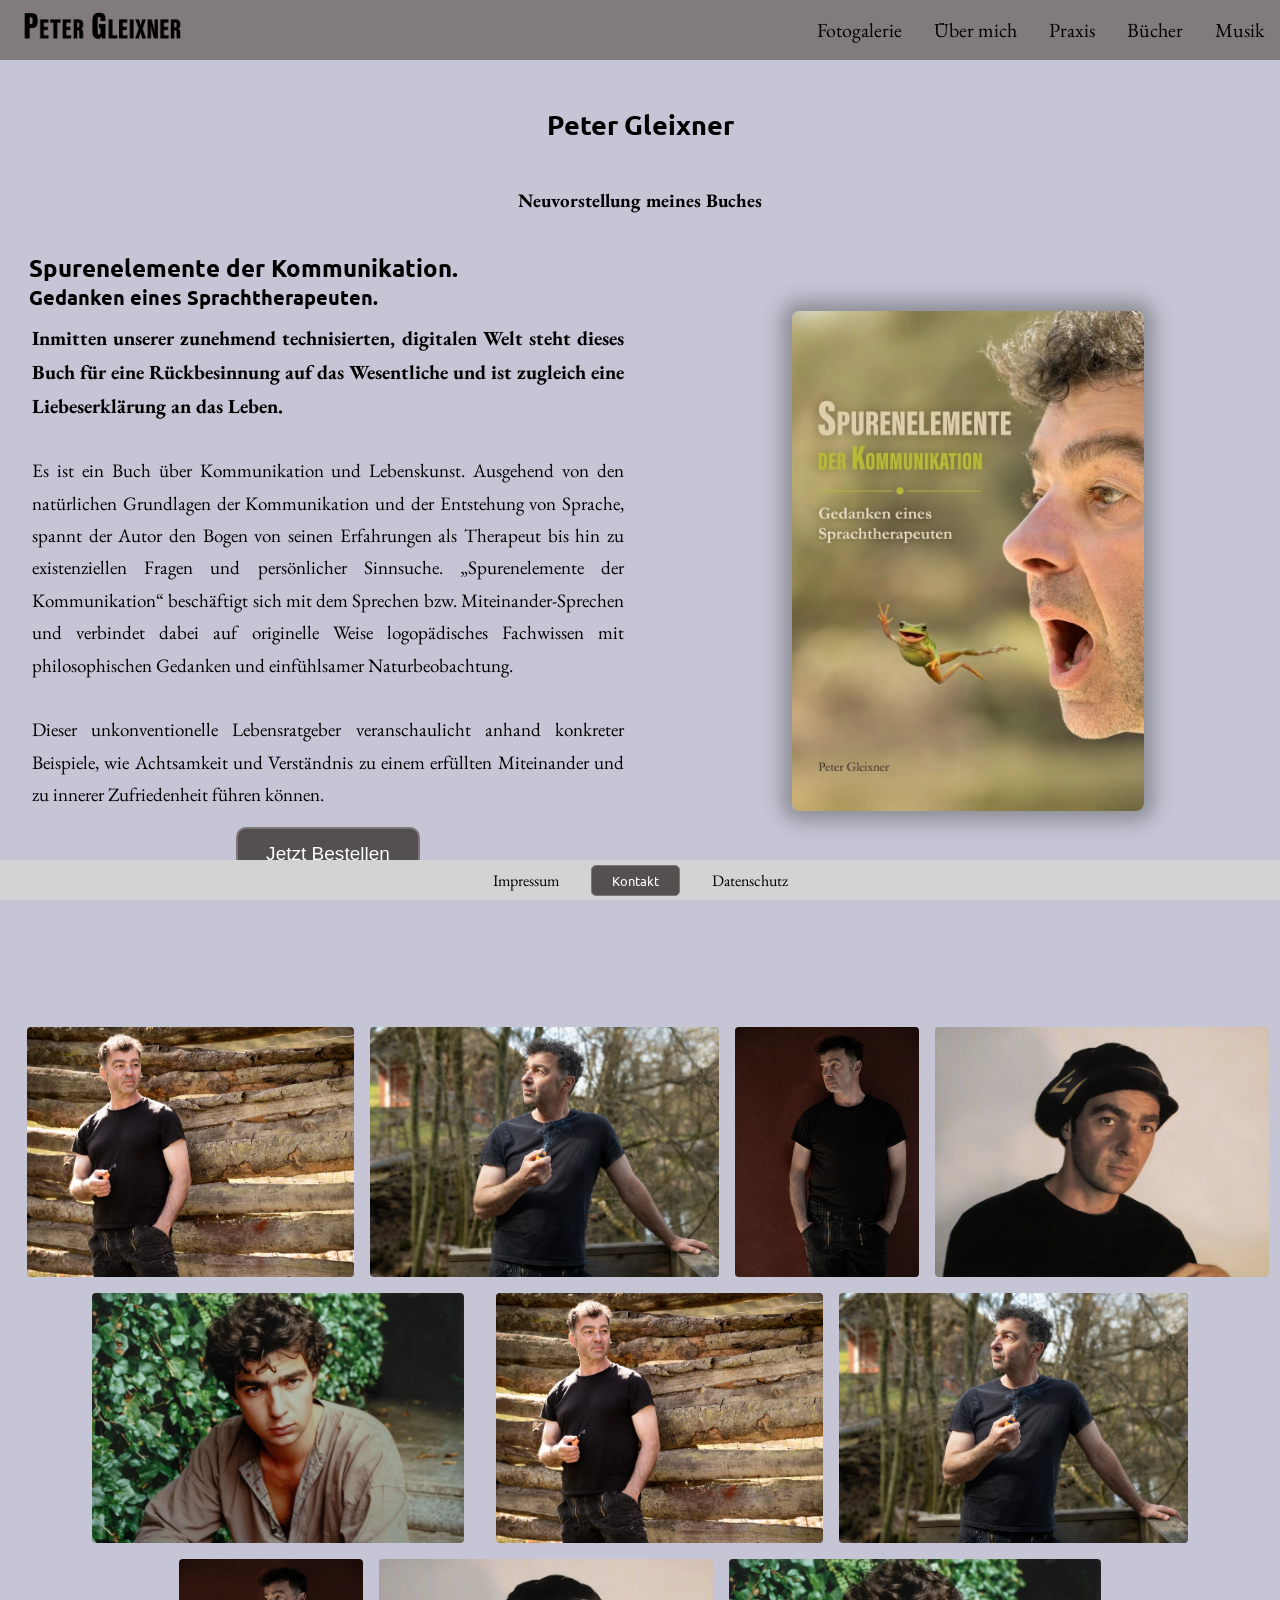
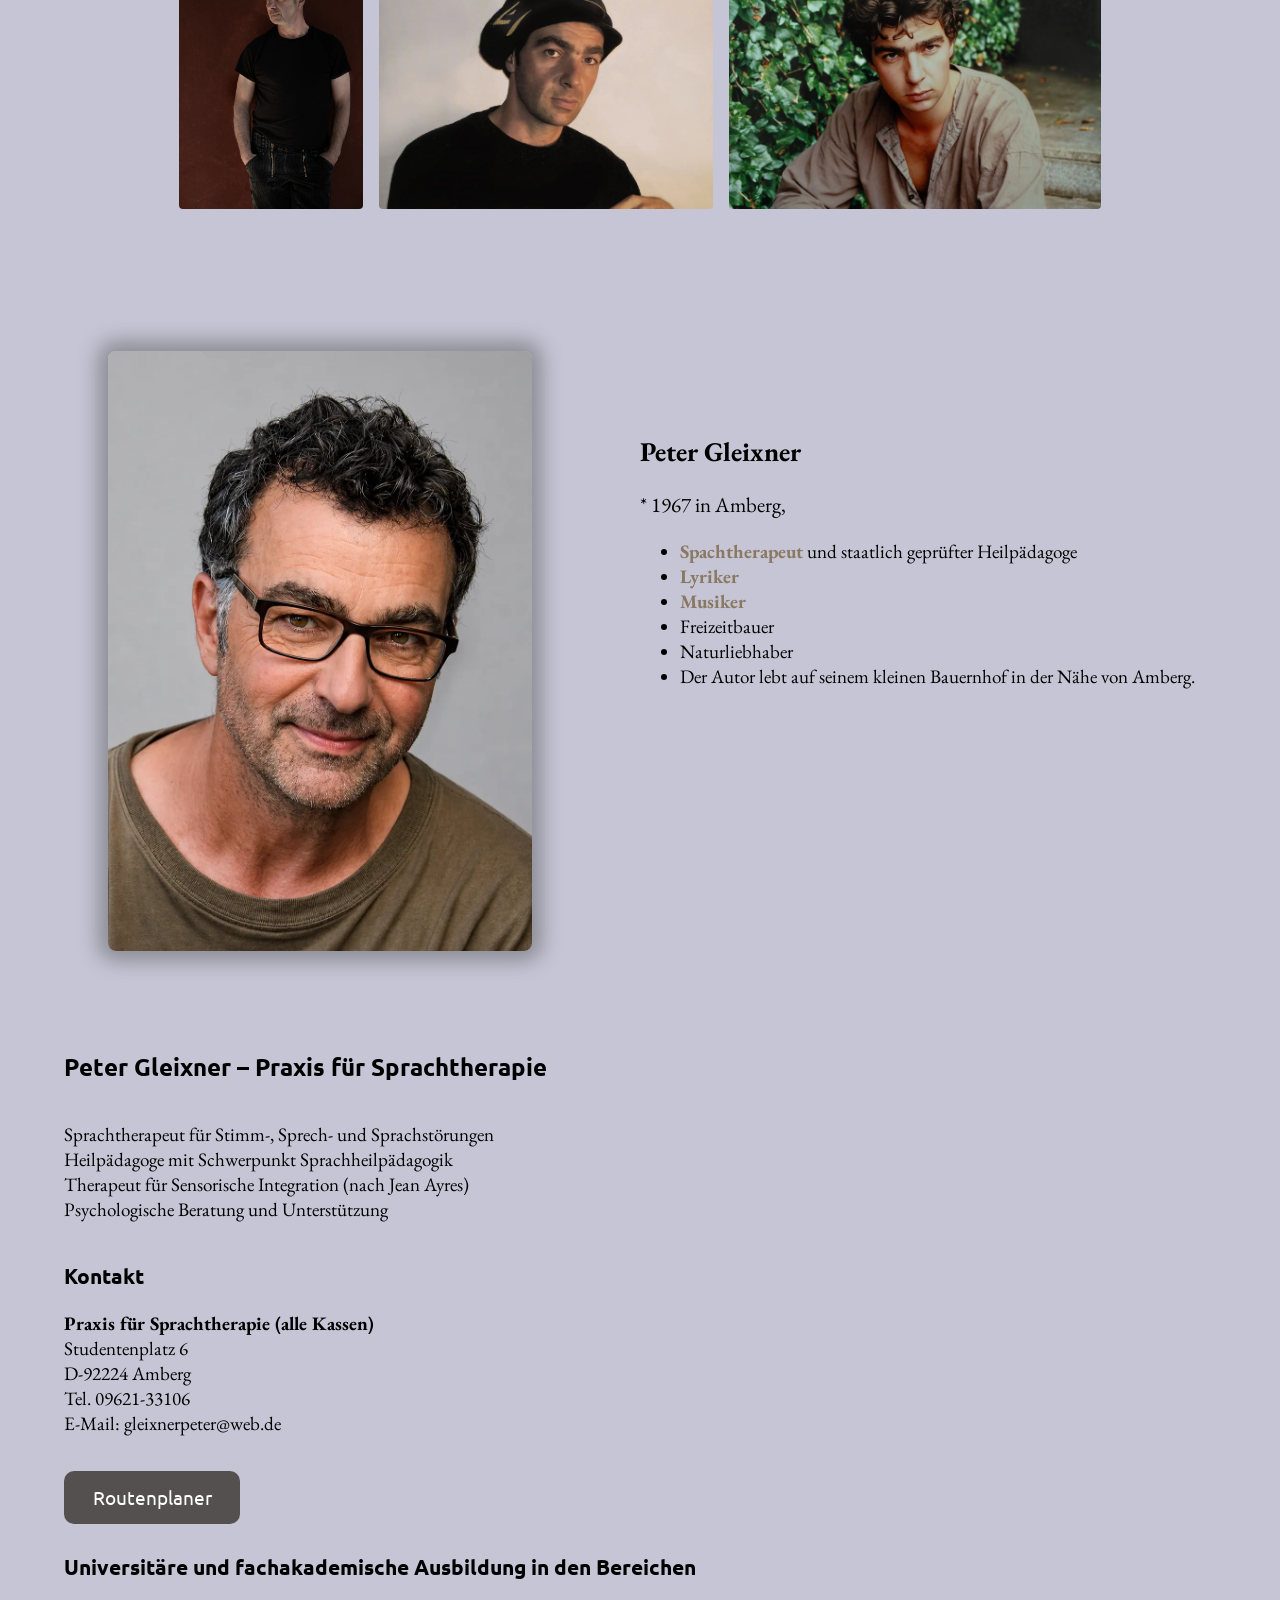
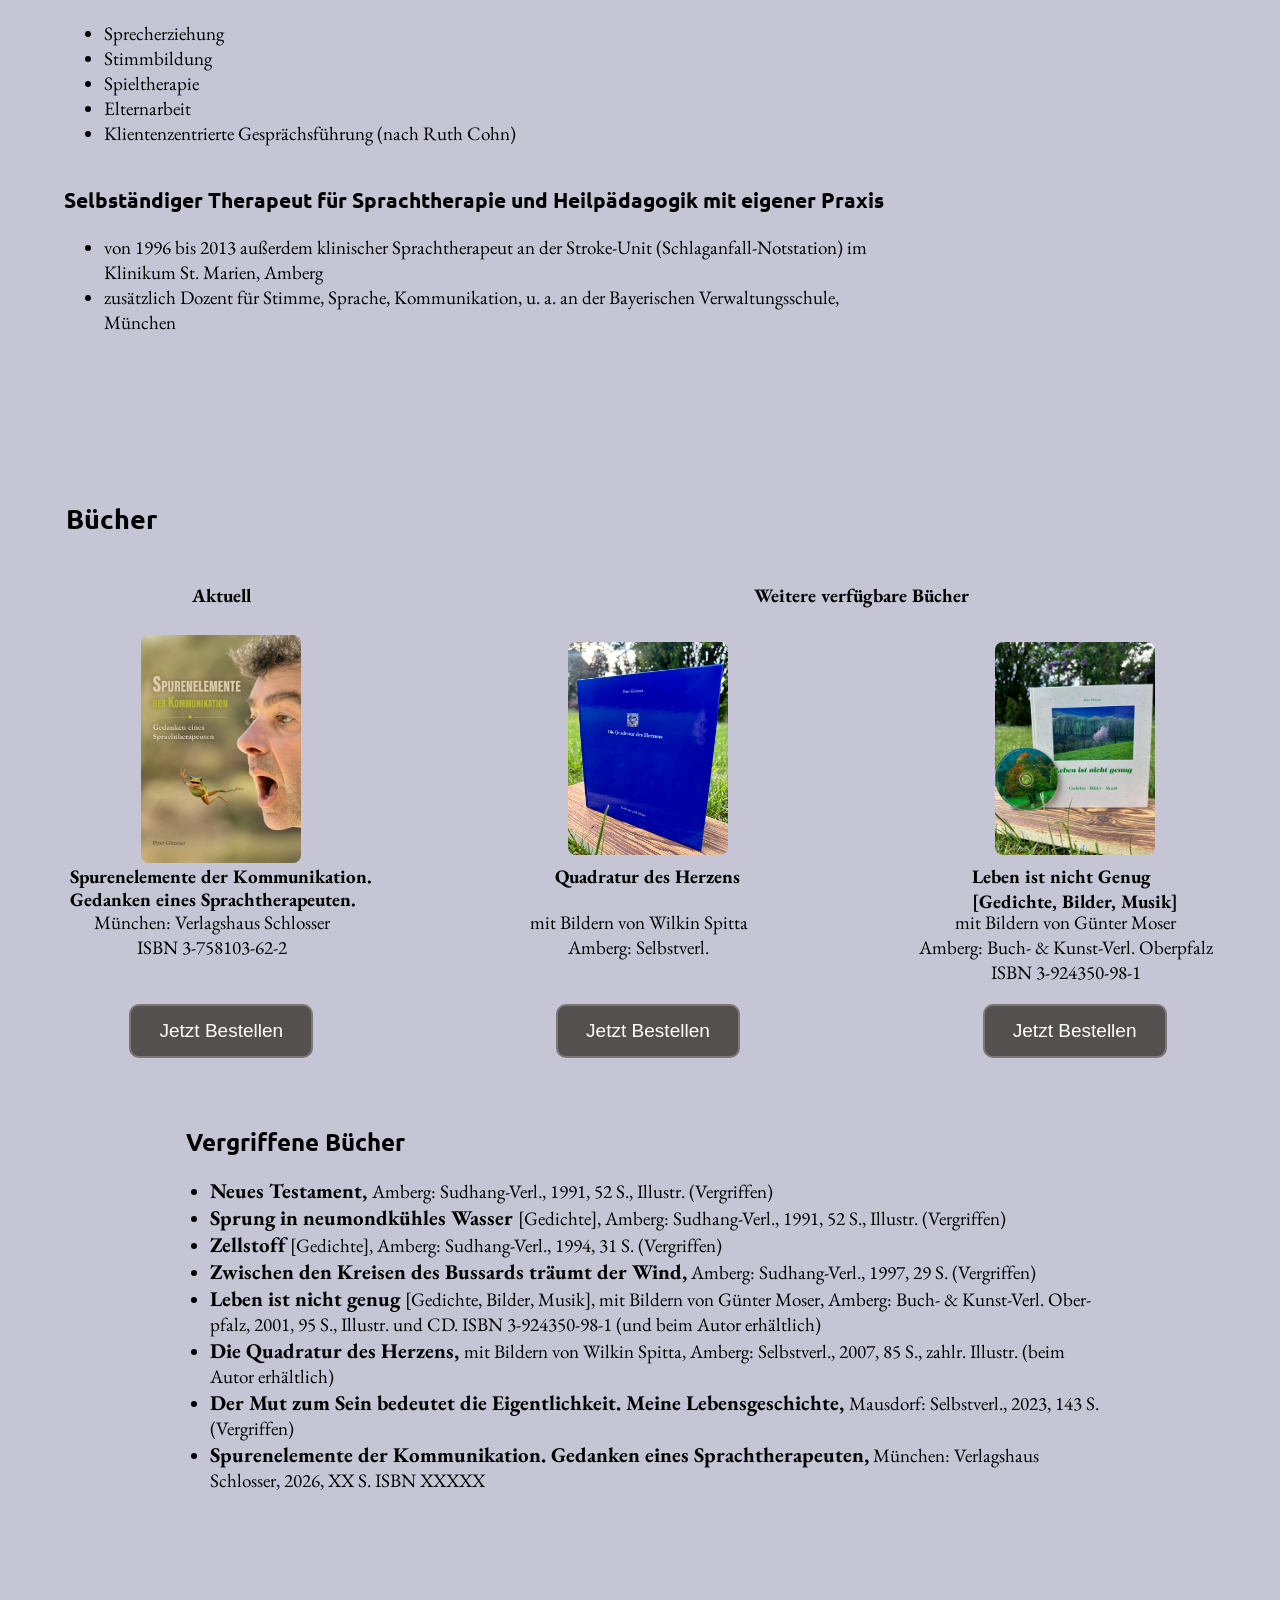
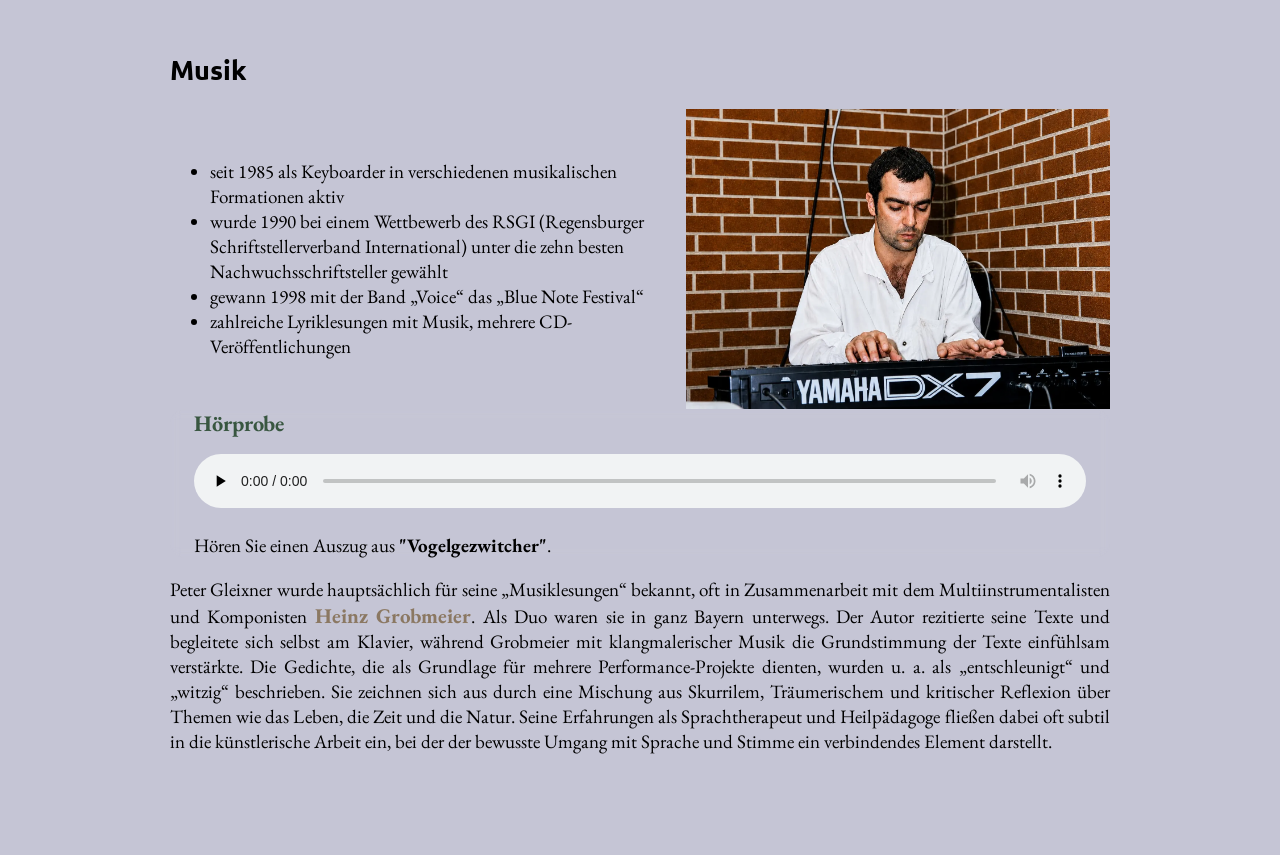
==== commit 20b828e3: "new images & mobile layout" ====
--- a/index.html
+++ b/index.html
@@ -11,13 +11,17 @@
   </head>
   <body>
     <div class="page">
-      <header>
+      <header class="flex center">
+        <div class="maxWitdh flex align">
         <div>
           <a href="./index.html"
             ><img class="logo" src="./IMG/logo.webp" alt="Peter Gleixner Logo"
           /></a>
         </div>
-        <nav>
+        <button id="burgerButton" class="burgerButton">
+  ☰
+</button>
+        <nav id="mainNav">
           <a href="#image">Fotogalerie</a>
           <a href="#aboutMe">Über mich</a>
           <a href="#practice">Praxis</a>
@@ -25,76 +29,22 @@
           <a href="#music">Musik</a>
           
 
-          <!-- <div class="infoMenu flex">
-            <button
-              id="aboutMeButton"
-              onclick="activate('aboutMeButton', 'aboutMe')"
-            >
-              Über Mich
-            </button>
-            <button
-              id="practiceButton"
-              onclick="activate('practiceButton', 'practice')"
-            >
-              Praxis
-            </button>
-            <button
-              id="bookButton"
-              onclick="activate('bookButton', 'books')"
-              class="activ"
-            >
-              Bücher
-            </button>          
-            <button
-              id="musicButton"
-              onclick="activate('musicButton', 'music')"
-              class=""
-            >
-              Musik
-            </button>
-            <button
-              id="imageButton"
-              onclick="activate('imageButton', 'image')"
-              class=""
-            >
-              Fotogalerie
-            </button>
-          </div> -->
-        </nav>
+         
+        </nav></div>
       </header>
       <main>
         
         <section id="info">
-          <!-- <div class="infoMenu flex">
-            <button
-              id="bookButton"
-              onclick="activate('bookButton', 'books')"
-              class="activ"
-            >
-              Bücher
-            </button>
-            <button
-              id="practiceButton"
-              onclick="activate('practiceButton', 'practice')"
-            >
-              Praxis
-            </button>
-            <button
-              id="aboutMeButton"
-              onclick="activate('aboutMeButton', 'aboutMe')"
-            >
-              Über Mich
-            </button>
-          </div> -->
+
           <div class="flex column align">
-            <section id="overview" class="flex"></section>
+            <section id="overview" class="flex column"></section>
             
             <div class="" id="image"></div>
             <div class="" id="aboutMe"></div>
             <div id="aMinfos"></div>
             <div class="left"><div class="" id="practice"></div></div>
             <div id="books" class="books flex column align">
-              <h2 class="pt20 headFont sectionHeader bookHead" >Bücher</h2>
+              <div class="flex bookHeaderDiv"><h2 class="pt20 headFont sectionHeader bookHead" >Bücher</h2></div>
               <div class="list flex center">
                 <div id="newestBook" class="flex"></div>
                 <div id="moreBooks" class="flex"></div>
@@ -110,7 +60,7 @@
             </div>
           </div>
         </section>
-        <div id="buyPopup" class="none flex"></div>
+        <div id="buyPopup" onclick="closeBuyPopup()" class="none flex"></div>
       </main>
       <footer>
         <a href="./imprint.html">Impressum</a>
--- a/styles.css
+++ b/styles.css
@@ -7,31 +7,27 @@
   margin-bottom: 50px;
 }
 
+.burgerButton {
+  display: none;
+}
+
 .backButton {
   display: inline-flex;
   align-items: center;
   gap: 8px;
-
   padding: 10px 18px;
-
   border: none;
   border-radius: 999px;
-
   background: #e9e9e9;
-
   color: #333;
-
   font-size: 1rem;
   font-weight: 500;
-
   cursor: pointer;
-
   transition: all 0.2s ease;
 }
 
 .backButton:hover {
   background: #dcdcdc;
-
   transform: translateX(-2px);
 }
 
@@ -45,7 +41,6 @@
   justify-content: center;
   overflow-x: hidden;
   background-color: #69689161;
-  
 }
 
 .align {
@@ -83,29 +78,28 @@
   gap: 4px;
 }
 
-.minCover{
+.minCover {
   height: 230px;
   border-radius: 8px;
 }
 
-.minBookInfo{
+.minBookInfo {
   height: 140px;
   display: flex;
   align-items: center;
   flex-direction: column;
 }
 
-.minBookInfo h4{
+.minBookInfo h4 {
   margin-block: 0;
-
-}
-
-.minBookInfo p{
+}
+
+.minBookInfo p {
   margin-block: 0;
   margin-right: 18px;
 }
 
-.minHead{
+.minHead {
   height: 46px;
 }
 
@@ -128,7 +122,14 @@
   z-index: 3;
 }
 
+.maxWitdh {
+  width: 100%;
+  max-width: 1440px;
+  justify-content: space-between;
+}
+
 .overviewCoverDiv {
+  height: fit-content;
   width: 50%;
 }
 
@@ -198,14 +199,10 @@
 
 footer button {
   display: inline-block;
-
   padding: 6px 20px;
-
   background: #555050;
   color: white;
-
   text-decoration: none;
-
   border-radius: 5px;
   border: 1px solid #7d7676;
 }
@@ -218,14 +215,10 @@
 
 .booksButton {
   display: inline-block;
-
   padding: 6px 20px;
-
   background: #555050;
   color: white;
-
   text-decoration: none;
-
   border-radius: 5px;
   border: 1px solid #5a916c;
 }
@@ -233,6 +226,7 @@
 .moreHead {
   text-align: center;
   width: calc((100vw / 3) * 2);
+  max-width: calc((1440px / 3) * 2);
 }
 
 .moreBooksButton:hover {
@@ -245,6 +239,11 @@
 
 .profileImg {
   width: 35%;
+}
+
+.imgMusic {
+  height: 300px;
+  margin-left: 32px;
 }
 
 #info {
@@ -283,10 +282,16 @@
   height: fit-content;
   margin-block: 35px;
   padding-top: 60px;
-}
-
-#booksNotA{
+  width: 100%;
+}
+
+#booksNotA {
   max-width: 940px;
+}
+
+.bookHeaderDiv{
+  width: 100%;
+  margin-left: 100px;
 }
 
 .alignLeft {
@@ -305,7 +310,7 @@
   height: 100%;
 }
 
-.textCenter{
+.textCenter {
   text-align: center;
 }
 
@@ -321,7 +326,7 @@
   height: 80%;
 }
 
-.sectionHeader{
+.sectionHeader {
   padding-inline: 16px;
 }
 
@@ -331,20 +336,20 @@
   padding-top: 80px;
 }
 
-.practiceList{
+.practiceList {
   max-width: 800px;
 }
 
-.left{
+.left {
   width: 100vw;
-}
-
-.bookHead{
+  max-width: 1440px;
+}
+
+.bookHead {
   max-width: 1150px;
-  width: 100%;
-}
-
-#aMinfos{
+}
+
+#aMinfos {
   width: 100%;
 }
 
@@ -411,7 +416,6 @@
   margin-top: 80px;
   display: flex;
   align-items: center;
-
   overflow: hidden;
   padding-bottom: 0px;
 }
@@ -425,7 +429,6 @@
   width: 50%;
   text-align: justify;
   padding-inline: 16px;
-
   z-index: 2;
 }
 
@@ -447,7 +450,7 @@
   font-size: 1.25rem;
 }
 
-.pt20{
+.pt20 {
   font-size: 1.69rem;
 }
 
@@ -462,14 +465,6 @@
 .pt14 {
   font-size: 1.19rem;
 }
-
-/* .pt12 {
-  font-size: 1rem;
-}
-
-.pt13 {
-  font-size: 1.0625rem;
-} */
 
 .imgGalery {
   height: 250px;
@@ -486,7 +481,6 @@
 }
 
 .description {
-  
   margin-bottom: 16px !important;
 }
 
@@ -494,27 +488,17 @@
   font-size: 12px;
 }
 
-/* .overviewText h2 {
-  font-size: 28px;
-  margin-block: 0;
-  margin-bottom: 16px;
-} */
-
 .overviewText p {
   line-height: 1.7;
-
   margin: 0px;
   margin-inline: 16px;
 }
 
 .buyButton {
   display: inline-block;
-
   padding: 14px 28px;
-
   background-color: #555050;
   color: white;
-
   text-decoration: none;
   border: 2px solid #7d7676;
   border-radius: 10px;
@@ -536,9 +520,7 @@
 
 .routeButton {
   display: inline-block;
-
   padding: 14px 28px;
-
   background-color: #555050;
   color: white;
   text-decoration: none;
@@ -560,13 +542,9 @@
 .overviewImage {
   width: 45%;
   height: 500px;
-
   background-size: cover;
   background-position: center;
-
-  /* Bild blendet nach links aus */
   mask-image: linear-gradient(to left, black 65%, transparent 100%);
-
   -webkit-mask-image: linear-gradient(to left, black 65%, transparent 100%);
 }
 
@@ -581,11 +559,6 @@
   background-size: cover;
   background-position: center;
   border-radius: 8px;
-
-  /* Bild blendet nach links aus */
-  /* mask-image: linear-gradient(to right, black 90%, transparent 100%);
-
-  -webkit-mask-image: linear-gradient(to right, black 90%, transparent 100%); */
 }
 
 .lyrikLink {
@@ -619,7 +592,7 @@
   background-color: #6e6868;
 }
 
-#buyPopup{
+#buyPopup {
   position: fixed;
   top: 0;
   bottom: 0;
@@ -629,18 +602,18 @@
   display: flex;
   justify-content: center;
   align-items: center;
-   z-index: 5;
+  z-index: 5;
 }
 
 .buyBackground {
- position: fixed;
- width: 650px;
- height: 470px;
- z-index: 5;
- top: 20px;
-}
-
-.buyPopupContent{
+  position: fixed;
+  width: 650px;
+  height: 540px;
+  z-index: 5;
+  top: 65px;
+}
+
+.buyPopupContent {
   height: 100%;
   width: 100%;
   align-items: center;
@@ -651,40 +624,39 @@
   border-radius: 8px;
 }
 
-.popupHead{
+.popupHead {
   margin-block: 10px;
-
-}
-
-.topLink{
+}
+
+.topLink {
   margin-top: 25px;
 }
 
-.buyCover{
+.buyCover {
   height: 200px;
 }
 
-.shopLinks{
+.shopLinks {
   gap: 8px;
 }
 
-.shopLinks a{
-      display: inline-block;
-    padding: 7px 28px;
-    background-color: #ffffff;
-    border: 2px solid #7d7676;
-    color: black;
-    text-decoration: none;
-    border-radius: 10px;
-    margin-bottom: 4px;
-    text-align: center;
-}
-
-.shopLinks a:hover{
-   background-color: #c5c5c5;
-}
-
-.closeButton{
+.shopLinks a {
+  display: inline-block;
+  padding: 7px 28px;
+  background-color: #ffffff;
+  border: 2px solid #7d7676;
+  color: black;
+  text-decoration: none;
+  border-radius: 10px;
+  margin-bottom: 4px;
+  text-align: center;
+}
+
+.shopLinks a:hover {
+  background-color: #c5c5c5;
+}
+
+.closeButton {
   height: 40px;
   width: 40px;
   border: 2px solid #7d7676;
@@ -694,25 +666,20 @@
   right: 16px;
 }
 
-.closeButton:hover{
+.closeButton:hover {
   background-color: #c5c5c5;
 }
 
-.shopLinkIco{
+.shopLinkIco {
   height: 20px;
 }
 
 .carousel {
   position: relative;
-
   width: 100%;
-
   max-width: 1200px;
-
   height: 500px;
-
   margin: 0 auto;
-
   display: flex;
   align-items: center;
   justify-content: center;
@@ -726,122 +693,84 @@
 .carouselTrack {
   display: flex;
   align-items: center;
-
   gap: 20px;
-
   transition: transform 0.4s ease;
 }
 
 .carouselSlide {
   position: relative;
-
   flex: 0 0 70%;
-
   height: 500px;
-
   opacity: 0.35;
-
   transform: scale(0.9);
-
   transition:
     transform 0.4s ease,
     opacity 0.4s ease;
-
   overflow: hidden;
-
   border-radius: 20px;
 }
 
 .slideBackground {
   position: absolute;
-
   inset: 0;
-
   background-size: cover;
   background-position: center;
-
   filter: blur(25px);
-
   transform: scale(1.15);
-
   opacity: 0.5;
-
   z-index: 1;
 }
 
 .carouselSlide.active {
   opacity: 1;
-
   transform: scale(1);
 }
 
 .carouselSlide img {
   position: relative;
-
   z-index: 2;
-
   width: 100%;
   height: 100%;
-
   object-fit: contain;
-
   display: block;
-
   margin: 0 auto;
 }
 
-/* Rand zum Bildschirm */
 
 .carousel::before,
 .carousel::after {
   content: "";
-
   position: absolute;
-
   top: 0;
-
   width: 80px;
   height: 100%;
-
   z-index: 2;
-
   pointer-events: none;
 }
 
 .carousel::before {
   left: 0px;
-
   background: linear-gradient(to right, white, transparent);
 }
 
 .carousel::after {
   right: 0;
-
   background: linear-gradient(to left, white, transparent);
 }
 
-/* Pfeile */
+
 
 .carouselArrow {
   position: absolute;
-
   z-index: 5;
-
   width: 50px;
   height: 50px;
-
   border: none;
-
   border-radius: 50%;
-
   cursor: pointer;
-
   font-size: 1.5rem;
-
   background: rgba(222, 222, 222, 0.34);
-
   backdrop-filter: blur(4px);
-
   transition: 0.2s;
 }
 
@@ -856,3 +785,323 @@
 .carouselArrow.right {
   right: 15px;
 }
+
+
+
+
+
+
+
+
+
+
+
+
+
+.audio-preview {
+    padding: 0rem 1.5rem 0rem 1.5rem;
+    border-radius: 16px;
+    backdrop-filter: blur(5px);
+}
+
+.audio-preview h3 {
+    margin-block: 0 1rem;
+    color: #385640;
+}
+
+.audio-preview audio {
+    width: 100%;
+}
+
+
+
+
+
+
+
+
+
+
+
+
+
+@media (max-width: 970px) {
+
+
+  nav {
+    gap: 16px;
+    flex-wrap: wrap;
+    justify-content: center;
+  }
+
+  .overviewImage {
+    display: none;
+  }
+
+  #overview {
+    flex-direction: column;
+    text-align: center;
+  }
+
+  .overviewDiv{
+    flex-direction: column-reverse;
+  }
+
+  .overviewText {
+    width: 100%;
+    padding-inline: 20px;
+  }
+
+  .overviewCoverDiv {
+    height: fit-content;
+    width: 100%;
+    margin-top: 20px;
+  }
+
+  .profileImage {
+    height: 450px;
+  }
+
+  .aboutDiv{
+    padding-block: 16px;
+  }
+
+  .pImgCont {
+    width: 100%;
+    height: 450px;
+  }
+
+  .moreList{
+
+    align-items: center;
+  }
+
+  .profileInfo {
+    width: 100%;
+    margin-top: 20px;
+    padding-inline: 20px;
+  }
+
+  .list {
+    margin-inline: 16px;
+    gap: 16px;
+    flex-direction: column;
+    align-items: center;
+  }
+
+
+  .carousel {
+    height: 400px;
+  }
+
+  .carouselSlide {
+    flex: 0 0 80%;
+  }
+
+  .imgMusic {
+    height: 220px;
+  }
+
+  .listItem{
+    width: auto;
+  }
+}
+
+
+@media (max-width: 750px) {
+  .moreList{
+        flex-direction: column;
+  }
+
+  #aMinfos{
+        margin-left: 16px;
+  }
+
+  .musicTop{
+        flex-direction: column;
+  }
+
+  .imgMusic{
+    width: 80%;
+    height: auto;
+    margin-left: 0;
+  }
+
+  .buyBackground{
+    width: 100%;
+  }
+}
+
+
+@media (max-width: 610px) {
+
+  body {
+    overflow-x: hidden;
+  }
+
+  header {
+    position: fixed;
+    flex-direction: column;
+
+  }
+
+  .burgerButton {
+    display: block;
+    font-size: 28px;
+    border: none;
+    background: transparent;
+    margin-right: 16px;
+    cursor: pointer;
+  }
+
+  .maxWitdh {
+    align-items: center;
+  }
+
+  nav {
+    display: none;
+    position: absolute;
+    top: 60px;
+    left: 0;
+    right: 0;
+    background-color: #827b7b;
+    flex-direction: column;
+    padding: 16px;
+    z-index: 10;
+  }
+
+  nav.open {
+    display: grid;
+    height: auto;
+
+  }
+
+  nav a {
+    padding: 10px;
+    text-align: center;
+  }
+
+
+
+  #overview {
+    flex-direction: column;
+    margin-top: 120px;
+  }
+
+  .mobileFSh2{
+    font-size: 1.17rem;
+  }
+
+  .mobileFSh3{
+    font-size: 1.08rem;
+  }
+
+  .overviewText {
+    width: 100%;
+    padding-inline: 12px;
+  }
+
+  .overviewCover {
+    height: 300px;
+  }
+
+  .overviewCoverDiv {
+    width: 100%;
+  }
+
+  /* INFO MENU (falls später genutzt) */
+  .infoMenu {
+    flex-wrap: wrap;
+    height: auto;
+    gap: 8px;
+    padding: 10px;
+  }
+
+  .aboutDiv{
+    flex-direction: column;
+  }
+
+  .aMinfo{
+        padding-right: 32px;
+  }
+
+  .bookHeaderDiv{
+    margin-left: 0;
+  }
+
+  .infoMenu button {
+    width: 45%;
+    font-size: 14px;
+  }
+
+  /* BÜCHER */
+  .list {
+    flex-direction: column;
+    align-items: center;
+    overflow-x: visible;
+  }
+
+  .listItem {
+    width: 100%;
+    max-width: 320px;
+  }
+
+  .bookCover {
+    width: 140px;
+  }
+
+  /* PRAKTIKUM / TEXTBEREICHE */
+  #practice {
+    padding-inline: 16px;
+  }
+
+  .practice {
+    flex-direction: column;
+  }
+
+
+
+  .profileInfo {
+    width: 100%;
+    padding-inline: 0;
+  }
+
+  /* MUSIC */
+  #music {
+    padding-inline: 12px;
+  }
+
+  .imgMusic {
+    margin-left: 0;
+  }
+
+  /* CAROUSEL */
+  .carousel {
+    height: 280px;
+  }
+
+  .carouselSlide {
+    flex: 0 0 90%;
+    height: 280px;
+  }
+
+  .carouselArrow {
+    width: 40px;
+    height: 40px;
+    font-size: 1rem;
+  }
+
+  /* FOOTER */
+  footer {
+    flex-direction: column;
+    height: auto;
+    padding: 8px;
+    gap: 8px;
+  }
+
+  /* BUTTONS */
+  .buyButton,
+  .routeButton {
+    text-align: center;
+  }
+}
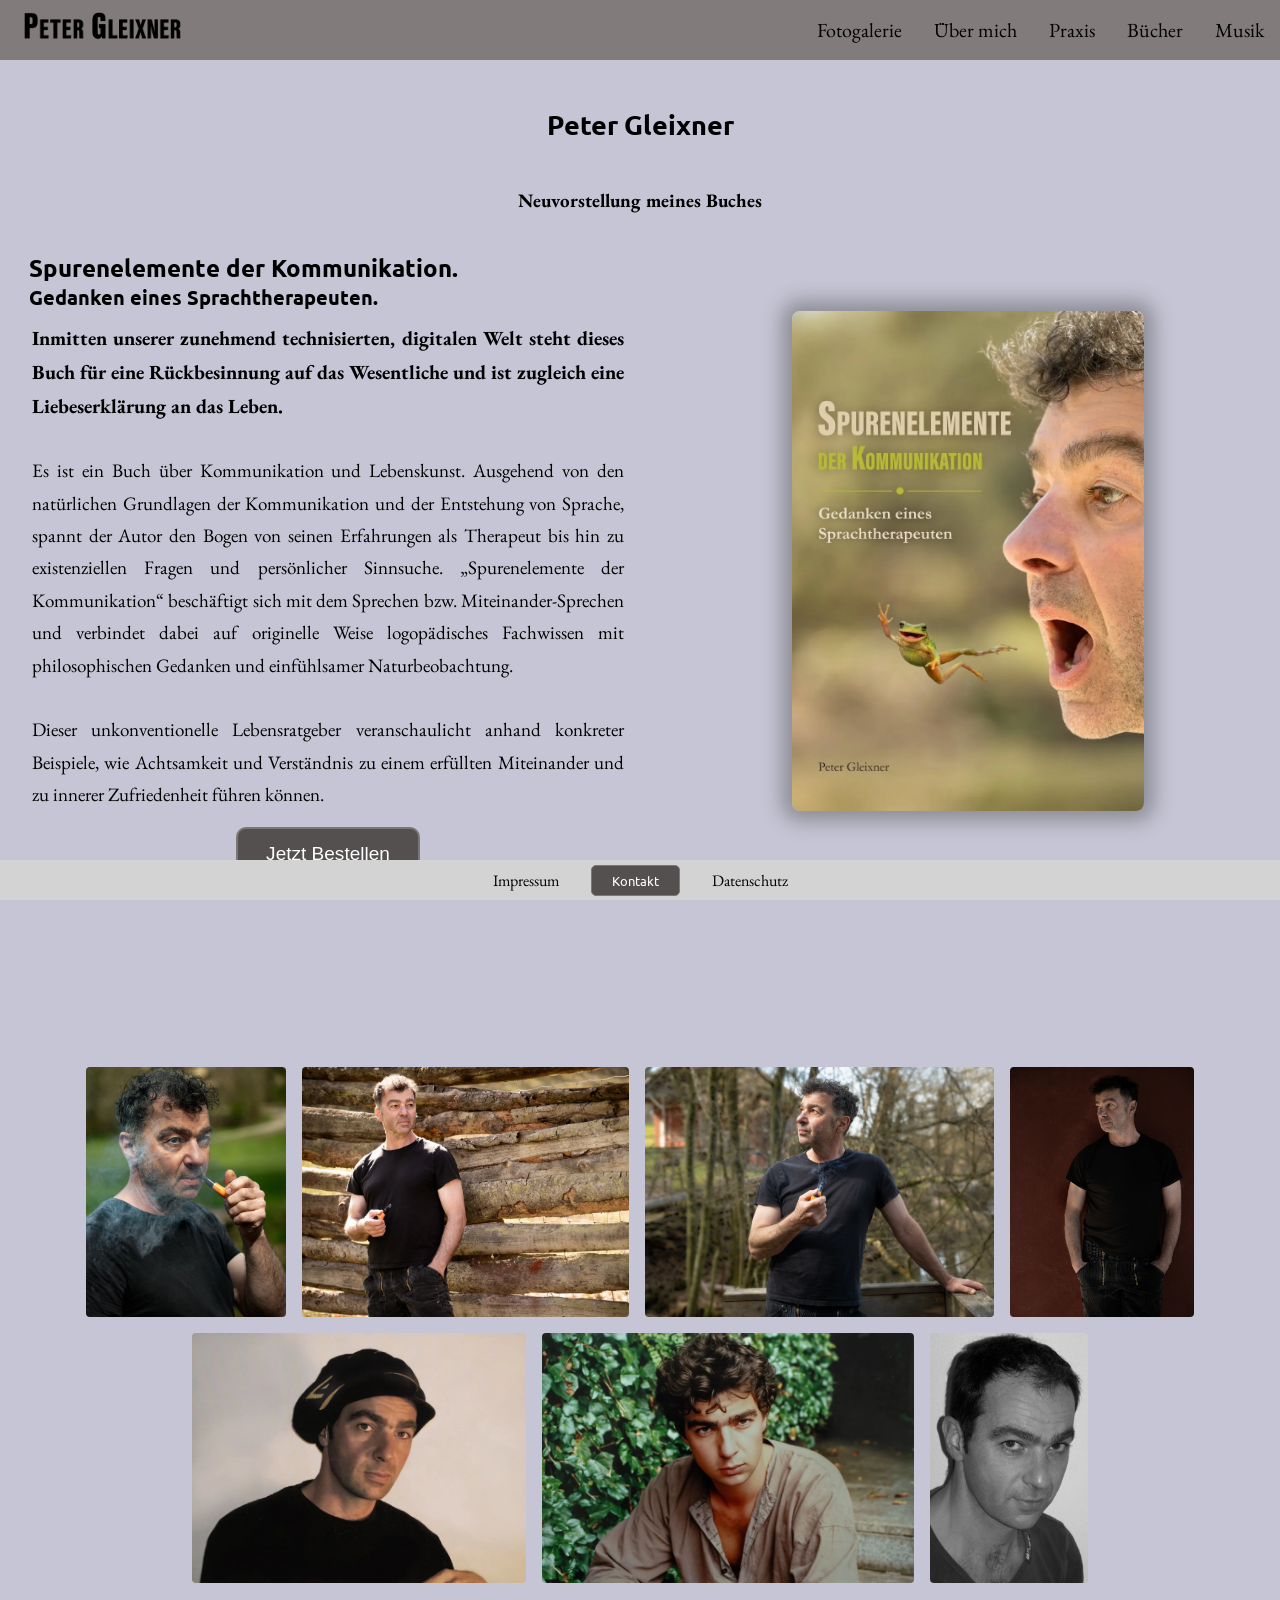
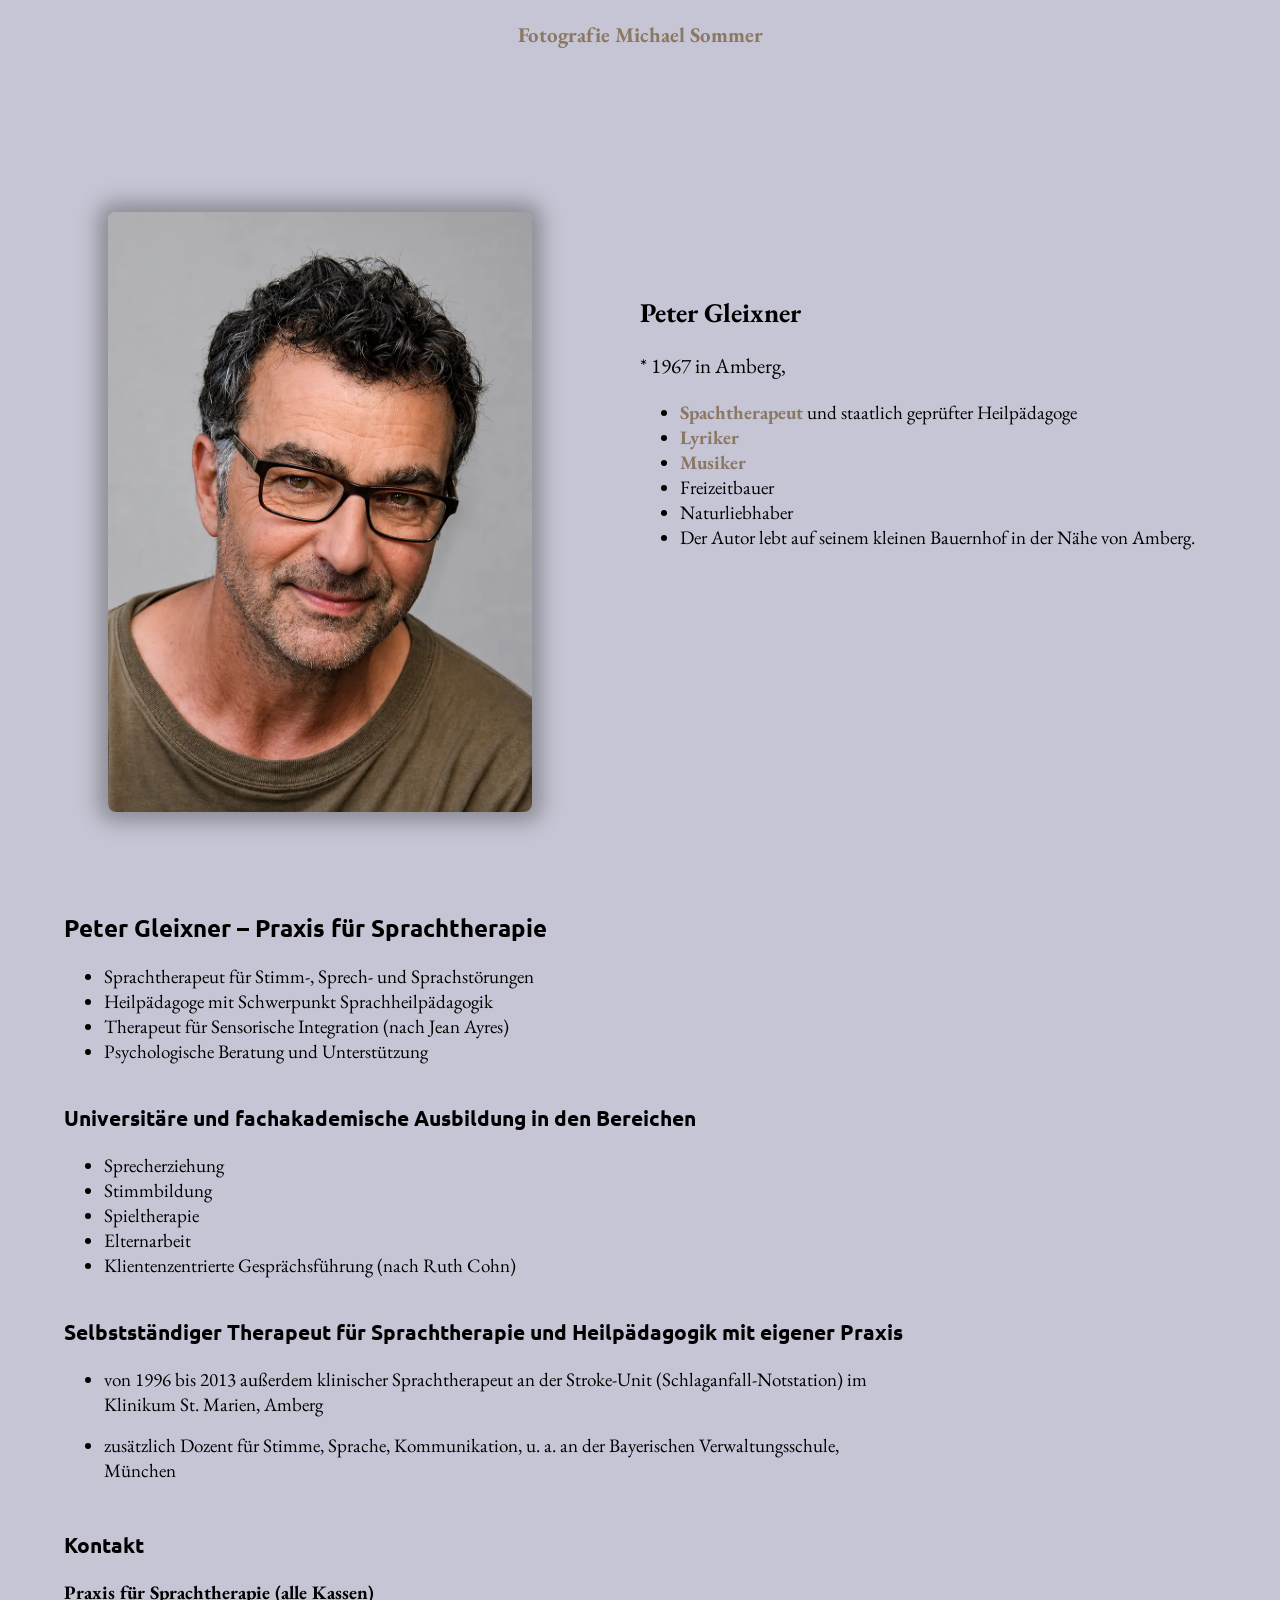
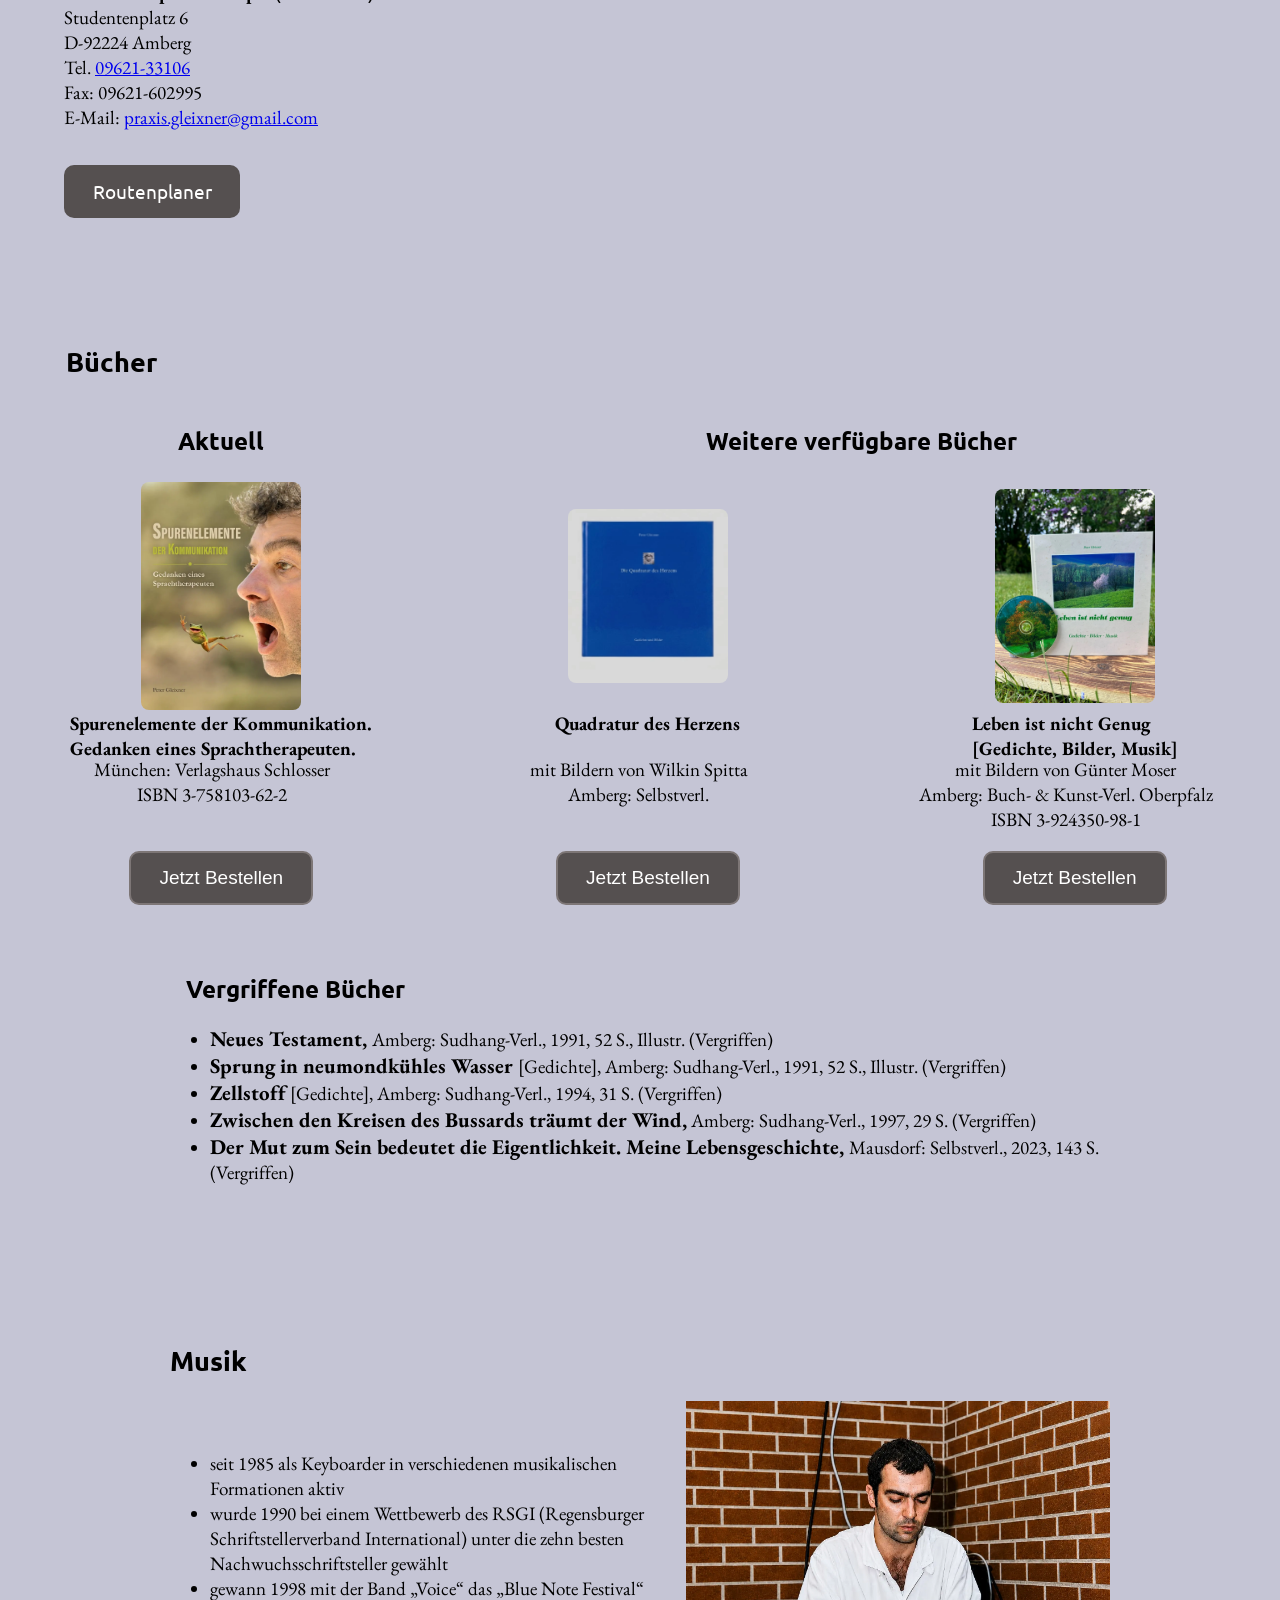
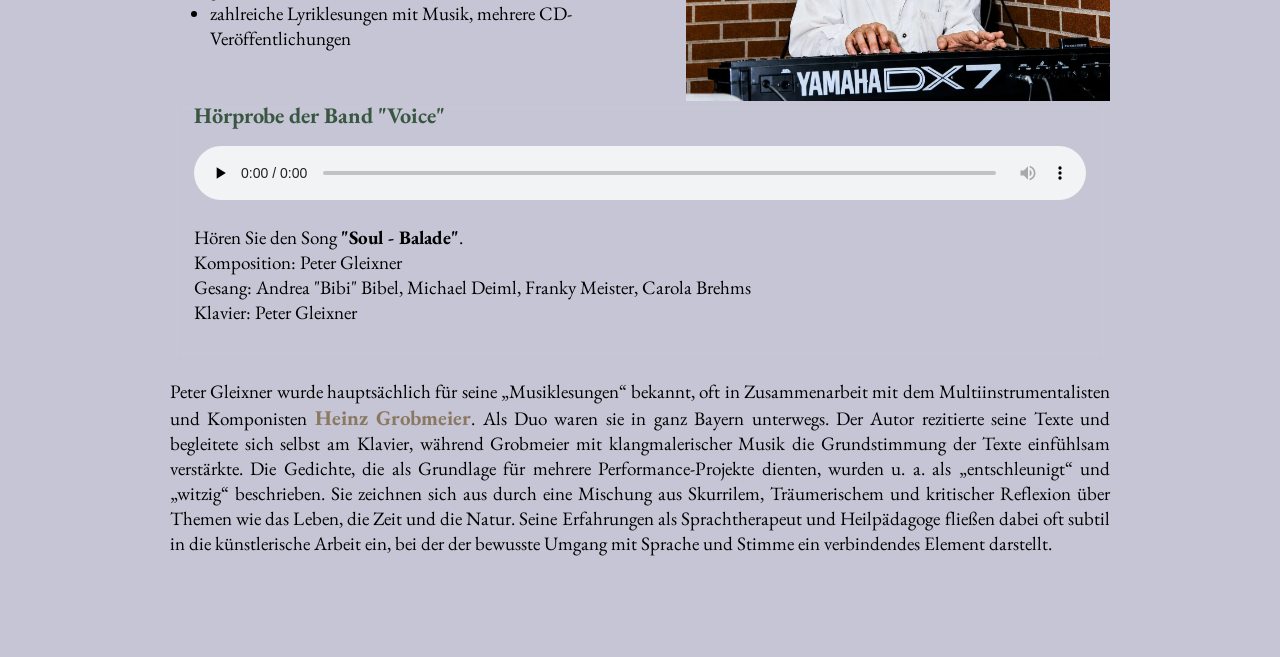
==== commit 8728282b: "data update" ====
--- a/index.html
+++ b/index.html
@@ -39,7 +39,7 @@
           <div class="flex column align">
             <section id="overview" class="flex column"></section>
             
-            <div class="" id="image"></div>
+            <div class="flex column align" id="image"></div>
             <div class="" id="aboutMe"></div>
             <div id="aMinfos"></div>
             <div class="left"><div class="" id="practice"></div></div>
--- a/styles.css
+++ b/styles.css
@@ -1,10 +1,15 @@
 html {
   scroll-behavior: smooth;
+  width: 100vw;
 }
 
 .imprint {
   margin: 32px;
   margin-bottom: 50px;
+}
+
+.minHead{
+  height: 23px;
 }
 
 .burgerButton {
@@ -24,6 +29,7 @@
   font-weight: 500;
   cursor: pointer;
   transition: all 0.2s ease;
+  margin-top: 60px;
 }
 
 .backButton:hover {
@@ -41,6 +47,7 @@
   justify-content: center;
   overflow-x: hidden;
   background-color: #69689161;
+  width: 100vw;
 }
 
 .align {
@@ -338,6 +345,7 @@
 
 .practiceList {
   max-width: 800px;
+  padding-bottom: 16px;
 }
 
 .left {
@@ -350,6 +358,7 @@
 }
 
 #aMinfos {
+  margin-top: 60px;
   width: 100%;
 }
 
@@ -369,7 +378,7 @@
   padding-block-end: 60px;
 }
 
-#image {
+.image {
   height: 100%;
   margin-block: 38px;
   padding-bottom: -20px;
@@ -377,7 +386,7 @@
   flex-wrap: wrap;
   justify-content: center;
   gap: 16px;
-  padding-top: 100px;
+  padding-top: 140px;
 }
 
 footer {
@@ -510,7 +519,7 @@
 }
 
 .practice {
-  margin-bottom: 48px;
+  margin-bottom: 32px;
   justify-content: space-between;
 }
 
@@ -799,7 +808,7 @@
 
 
 .audio-preview {
-    padding: 0rem 1.5rem 0rem 1.5rem;
+    padding: 0rem 1.5rem 1rem 1.5rem;
     border-radius: 16px;
     backdrop-filter: blur(5px);
 }
@@ -911,6 +920,14 @@
 @media (max-width: 750px) {
   .moreList{
         flex-direction: column;
+  }
+
+  .shopLinks {
+    width: 80%;
+  }
+
+  .buyBackground{
+    height: 580px;
   }
 
   #aMinfos{
@@ -1104,4 +1121,13 @@
   .routeButton {
     text-align: center;
   }
+
+  .moreHead{
+    width: auto;
+  }
+
+  .minHead{
+    text-align: center;
+    height: 90px;
+  }
 }
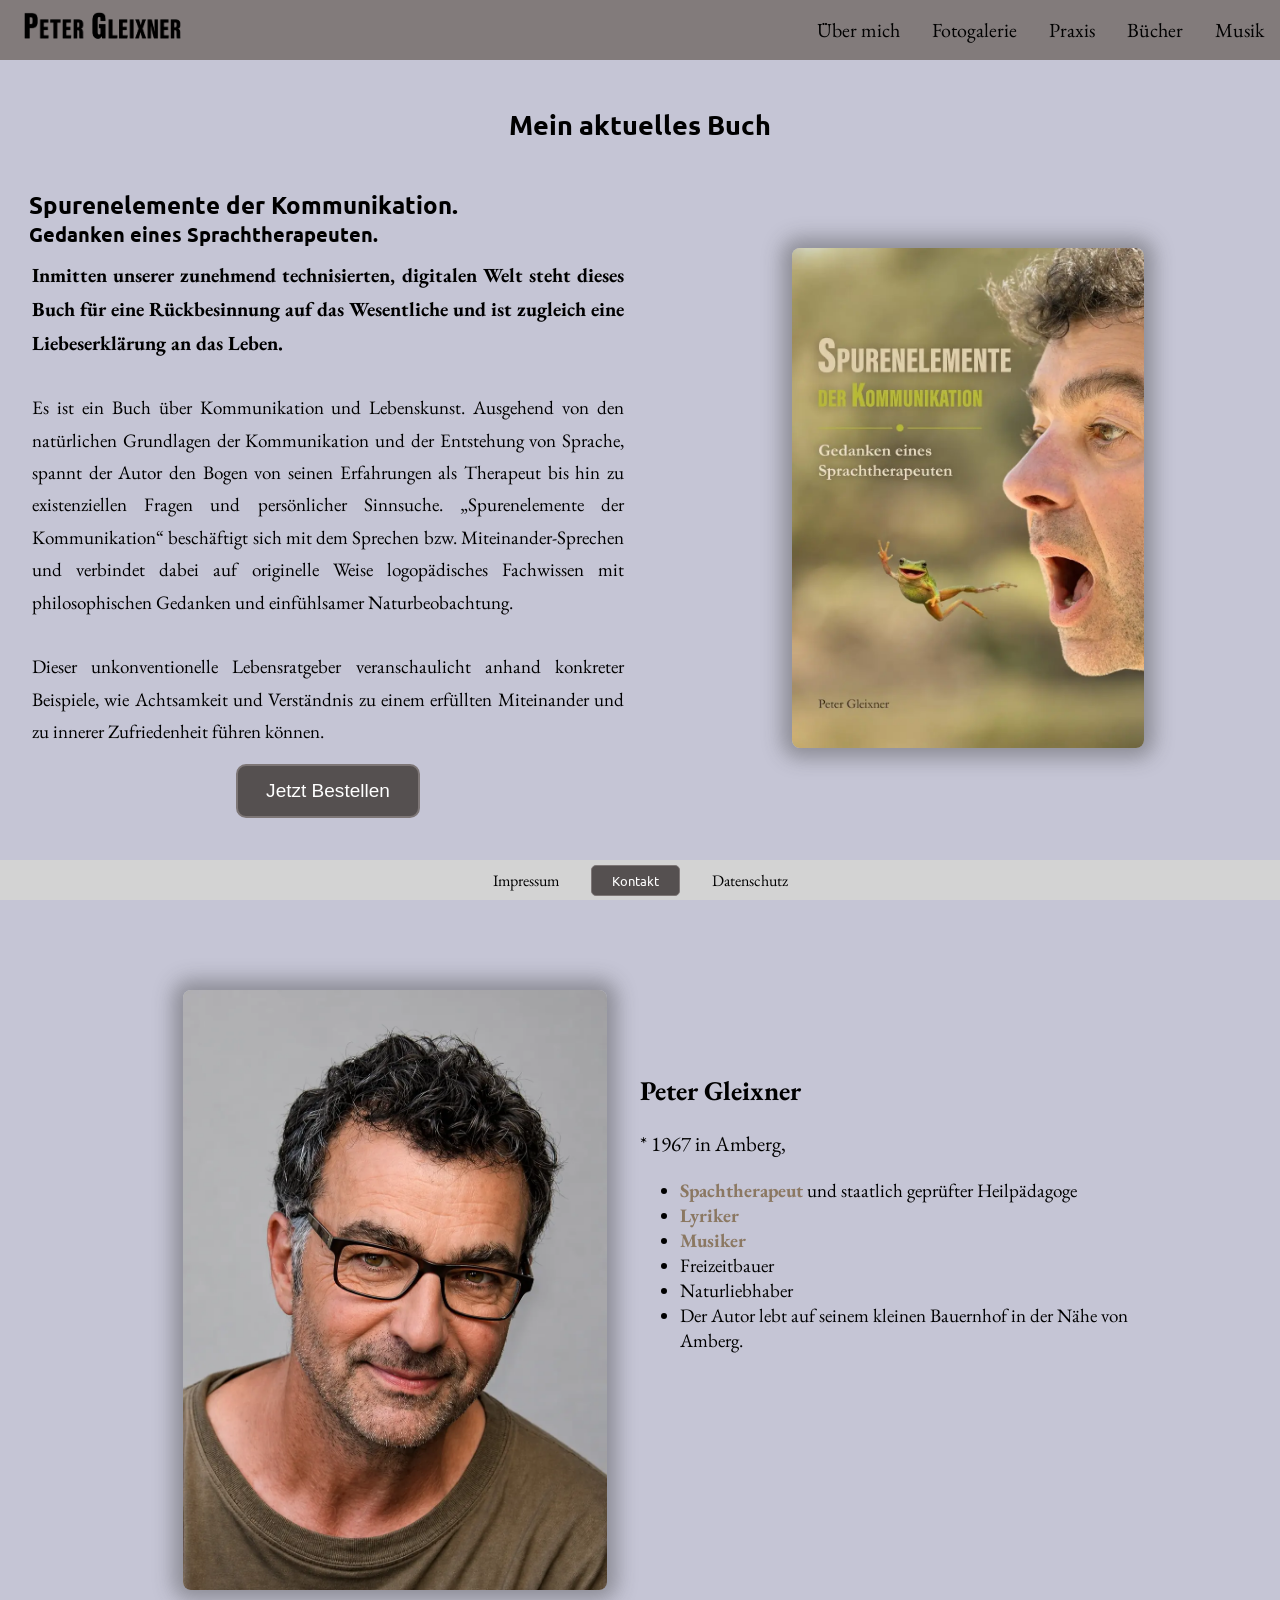
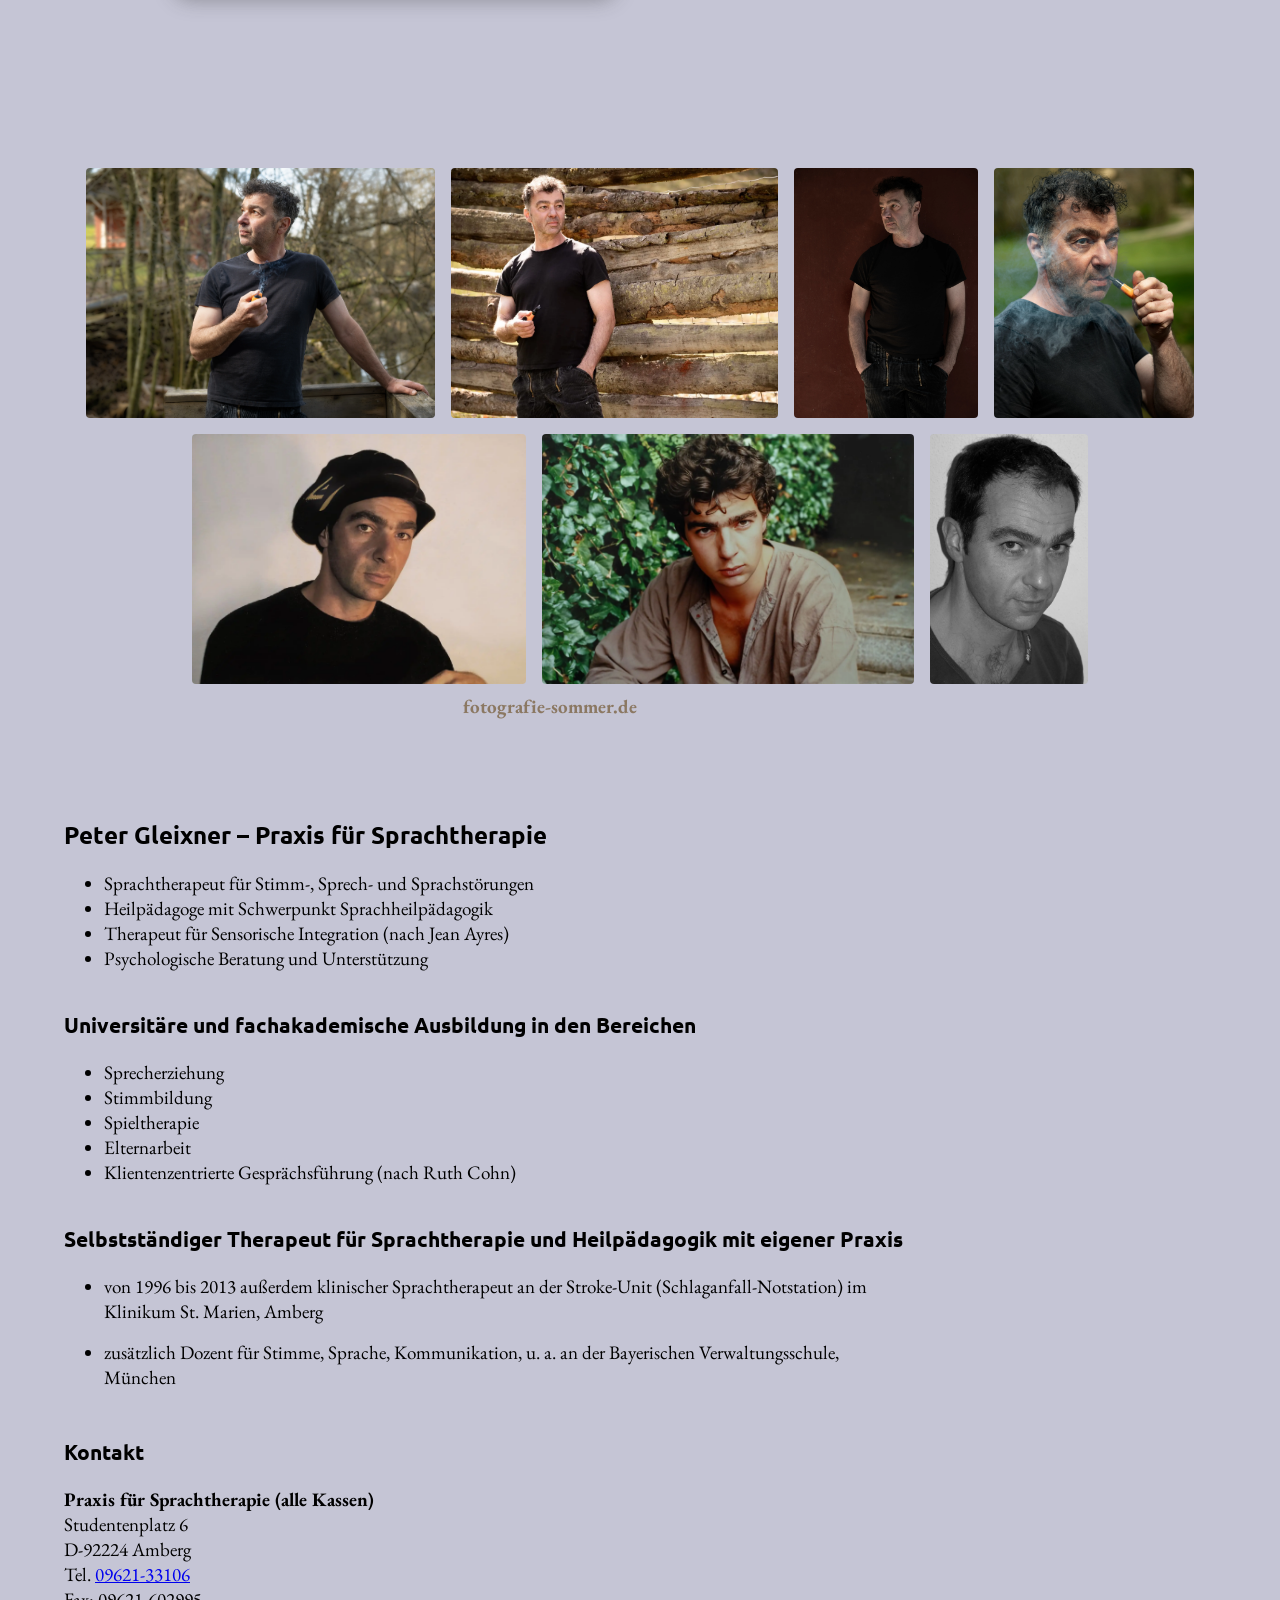
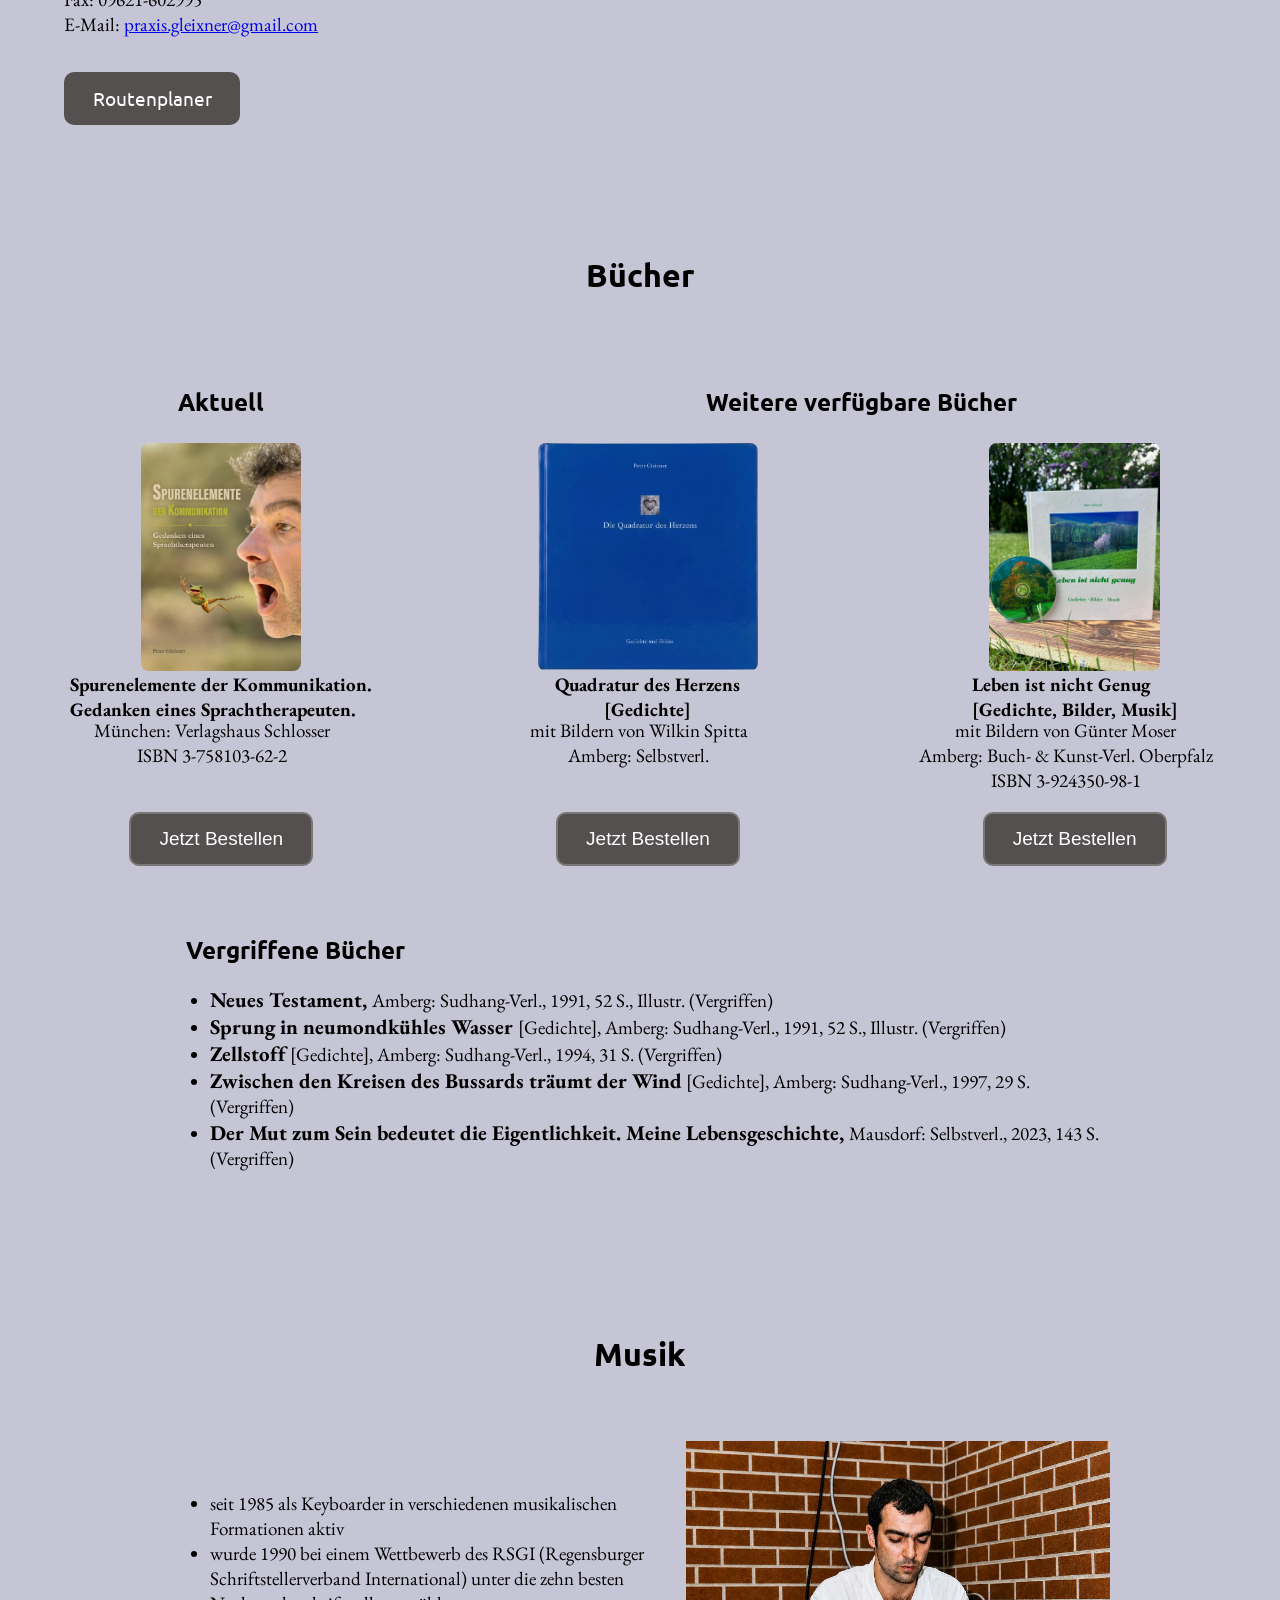
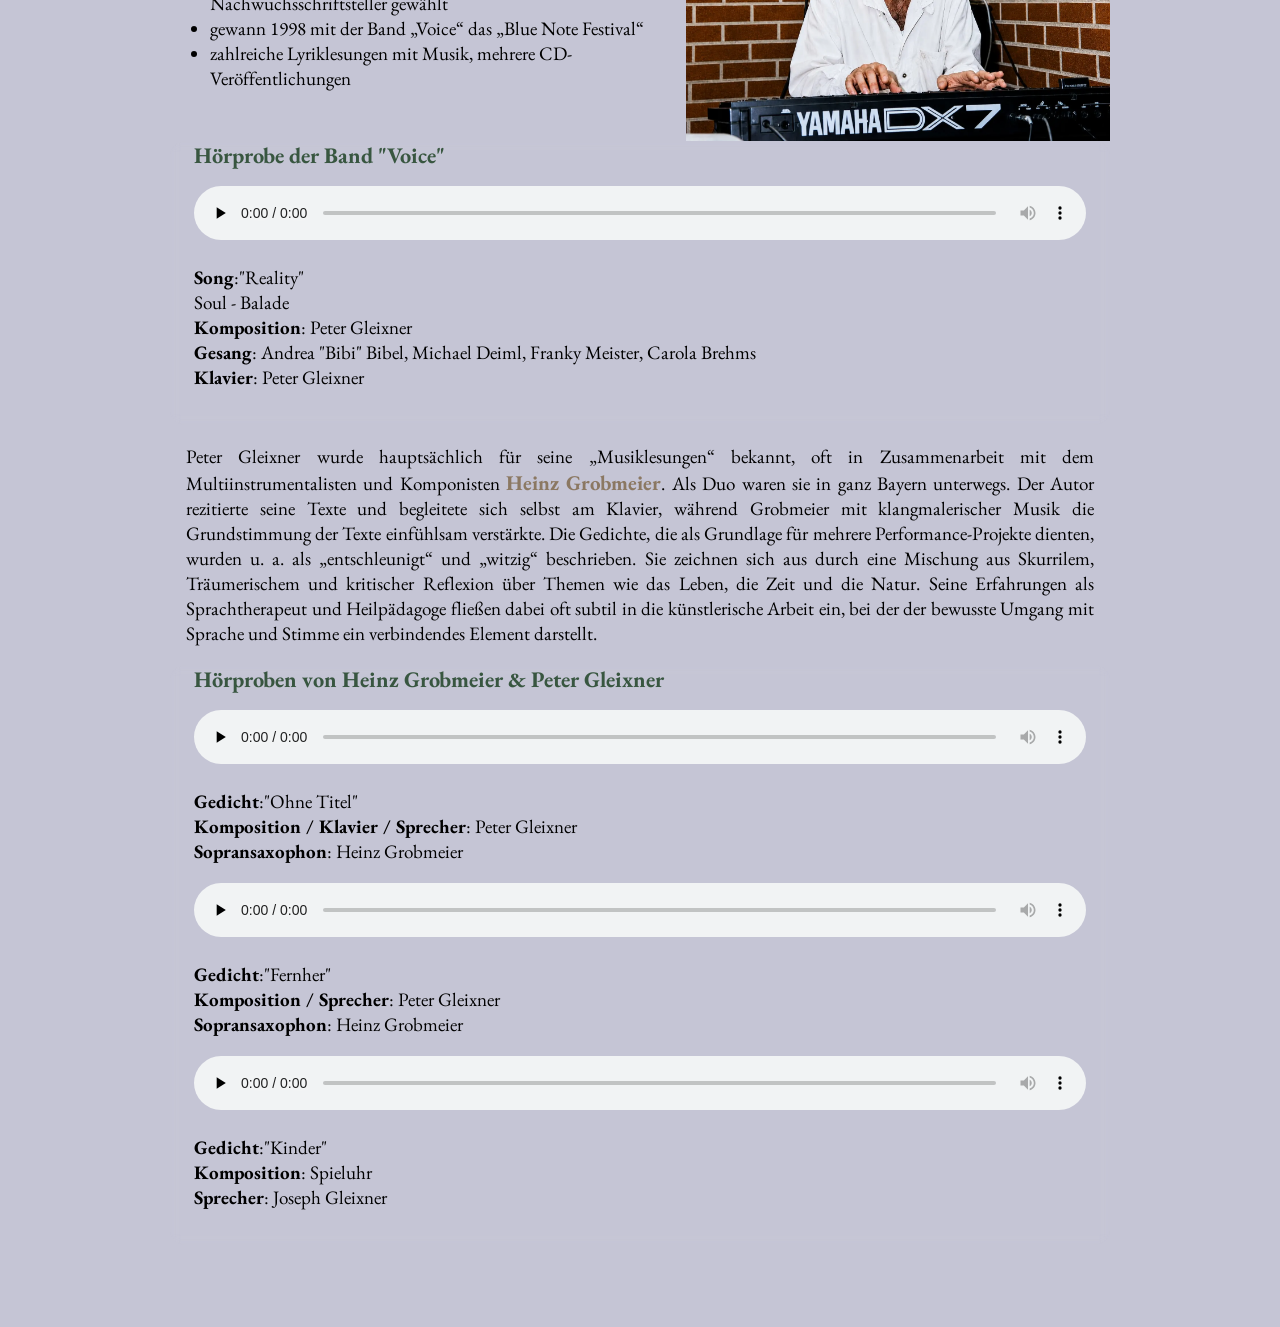
==== commit 3ba40e75: "add music" ====
--- a/index.html
+++ b/index.html
@@ -3,7 +3,7 @@
   <head>
     <meta charset="UTF-8" />
     <meta name="viewport" content="width=device-width, initial-scale=1.0" />
-    <title>Peter Gleixner</title>
+    <title>Peter Gleixner – Autor und Spachtherapeut</title>
     <link rel="stylesheet" href="styles.css" />
     <link rel="stylesheet" href="font.css" />
     <script src="script.js" defer></script>
@@ -21,9 +21,9 @@
         <button id="burgerButton" class="burgerButton">
   ☰
 </button>
-        <nav id="mainNav">
+        <nav id="mainNav"> 
+          <a href="#aboutMe">Über mich</a>
           <a href="#image">Fotogalerie</a>
-          <a href="#aboutMe">Über mich</a>
           <a href="#practice">Praxis</a>
           <a href="#books">Bücher</a>
           <a href="#music">Musik</a>
@@ -38,13 +38,13 @@
 
           <div class="flex column align">
             <section id="overview" class="flex column"></section>
-            
-            <div class="flex column align" id="image"></div>
-            <div class="" id="aboutMe"></div>
+                        <div class="" id="aboutMe"></div>
             <div id="aMinfos"></div>
+            <div style="max-width: 1110px;" class="flex column align" id="image"></div>
+
             <div class="left"><div class="" id="practice"></div></div>
             <div id="books" class="books flex column align">
-              <div class="flex bookHeaderDiv"><h2 class="pt20 headFont sectionHeader bookHead" >Bücher</h2></div>
+              <div class="flex center bookHeaderDiv"><h2 class="pt24 headFont sectionHeader bookHead" >Bücher</h2></div>
               <div class="list flex center">
                 <div id="newestBook" class="flex"></div>
                 <div id="moreBooks" class="flex"></div>
--- a/styles.css
+++ b/styles.css
@@ -81,6 +81,12 @@
   text-decoration: underline;
 }
 
+.imgLink{
+  text-align: end;
+  width: stretch;
+  padding-right: 180px;
+}
+
 .allBooksList {
   gap: 4px;
 }
@@ -127,6 +133,7 @@
   background-color: #827b7b;
   margin-bottom: -11px;
   z-index: 3;
+  box-sizing: border-box;
 }
 
 .maxWitdh {
@@ -298,7 +305,7 @@
 
 .bookHeaderDiv{
   width: 100%;
-  margin-left: 100px;
+  padding-bottom: 40px;
 }
 
 .alignLeft {
@@ -359,7 +366,7 @@
 
 #aMinfos {
   margin-top: 60px;
-  width: 100%;
+  width: fit-content;
 }
 
 #aboutMe {
@@ -380,7 +387,7 @@
 
 .image {
   height: 100%;
-  margin-block: 38px;
+  margin-block: 38px 10px;
   padding-bottom: -20px;
   display: flex;
   flex-wrap: wrap;
@@ -403,7 +410,7 @@
 }
 
 .bookCover {
-  width: 160px;
+  height: 228px;
   border-radius: 8px;
 }
 
@@ -459,6 +466,10 @@
   font-size: 1.25rem;
 }
 
+.pt24 {
+  font-size: 2rem;
+}
+
 .pt20 {
   font-size: 1.69rem;
 }
@@ -483,6 +494,7 @@
 
 .musicDescription {
   text-align: justify;
+      padding-inline: 16px;
 }
 
 .descriptionIntro {
@@ -619,12 +631,12 @@
   width: 650px;
   height: 540px;
   z-index: 5;
-  top: 65px;
+  top: 0px;
 }
 
 .buyPopupContent {
   height: 100%;
-  width: 100%;
+  /* width: 100%; */
   align-items: center;
   flex-direction: column;
   background-color: #efe9e2;
@@ -822,7 +834,65 @@
     width: 100%;
 }
 
-
+/* Impressum / Datenschutz */
+
+.legalPage {
+
+    width: 100%;
+    max-width: 1440px;
+
+    margin: 0 auto;
+
+    padding: 32px 16px;
+
+    box-sizing: border-box;
+}
+
+/* Überschriften */
+
+.legalPage h1 {
+
+    margin-bottom: 2rem;
+}
+
+.legalPage h2 {
+
+    margin-top: 2rem;
+    margin-bottom: 0.75rem;
+}
+
+/* Text */
+
+.legalPage p {
+
+    line-height: 1.6;
+
+    margin-bottom: 1rem;
+}
+
+/* Links */
+
+.legalPage a {
+
+    color: inherit;
+
+    text-decoration: underline;
+}
+
+.legalPage a:hover {
+
+    opacity: 0.8;
+}
+
+.legalPage {
+
+    width: 100%;
+    max-width: 900px;
+
+    margin: 0 auto;
+
+    padding: 32px 16px;
+}
 
 
 
@@ -857,7 +927,7 @@
   }
 
   .overviewText {
-    width: 100%;
+    width: auto;
     padding-inline: 20px;
   }
 
@@ -867,12 +937,17 @@
     margin-top: 20px;
   }
 
+  .profileInfoUl{
+    padding-inline: 56px 16px;
+  }
+
   .profileImage {
     height: 450px;
   }
 
   .aboutDiv{
     padding-block: 16px;
+    padding-left: 16px;
   }
 
   .pImgCont {
@@ -881,7 +956,7 @@
   }
 
   .moreList{
-
+    justify-content: center;
     align-items: center;
   }
 
@@ -923,17 +998,14 @@
   }
 
   .shopLinks {
-    width: 80%;
+    width: 90%;
   }
 
   .buyBackground{
-    height: 580px;
-  }
-
-  #aMinfos{
-        margin-left: 16px;
-  }
-
+    height: 630px;
+  }
+
+ 
   .musicTop{
         flex-direction: column;
   }
@@ -947,6 +1019,27 @@
   .buyBackground{
     width: 100%;
   }
+
+  .minBookInfo {
+    height: fit-content;
+  }
+
+  .audio-preview{
+    padding: 1rem 1.5rem 1rem 1.5rem;
+  }
+
+  .audio-preview h3{
+    text-align: center;
+  }
+
+  .legalPage {
+    padding-bottom: 100px;
+  }
+
+    .bookCover {
+    height: auto;
+    width: 160px;
+    }
 }
 
 
@@ -974,6 +1067,8 @@
   .maxWitdh {
     align-items: center;
   }
+
+
 
   nav {
     display: none;
@@ -1036,6 +1131,7 @@
 
   .aboutDiv{
     flex-direction: column;
+    padding-left: 0;
   }
 
   .aMinfo{
@@ -1050,6 +1146,12 @@
     width: 45%;
     font-size: 14px;
   }
+
+  .imgLink{
+  text-align: center;
+  width: auto;
+  padding-right: 0;
+}
 
   /* BÜCHER */
   .list {
@@ -1061,6 +1163,7 @@
   .listItem {
     width: 100%;
     max-width: 320px;
+        padding-block-end: 34px;
   }
 
   .bookCover {
@@ -1080,12 +1183,21 @@
 
   .profileInfo {
     width: 100%;
-    padding-inline: 0;
+    padding-inline: 0px;
+  }
+
+  .profileInfoDiv{
+    padding-inline: 16px;
+  }
+
+  .profileInfoUl{
+    padding-inline-start: 56px;
+    padding-inline-end: 16px;
   }
 
   /* MUSIC */
   #music {
-    padding-inline: 12px;
+    padding-inline: 16px;
   }
 
   .imgMusic {
@@ -1128,6 +1240,10 @@
 
   .minHead{
     text-align: center;
-    height: 90px;
-  }
-}+    height: fit-content;
+  }
+}
+
+
+
+
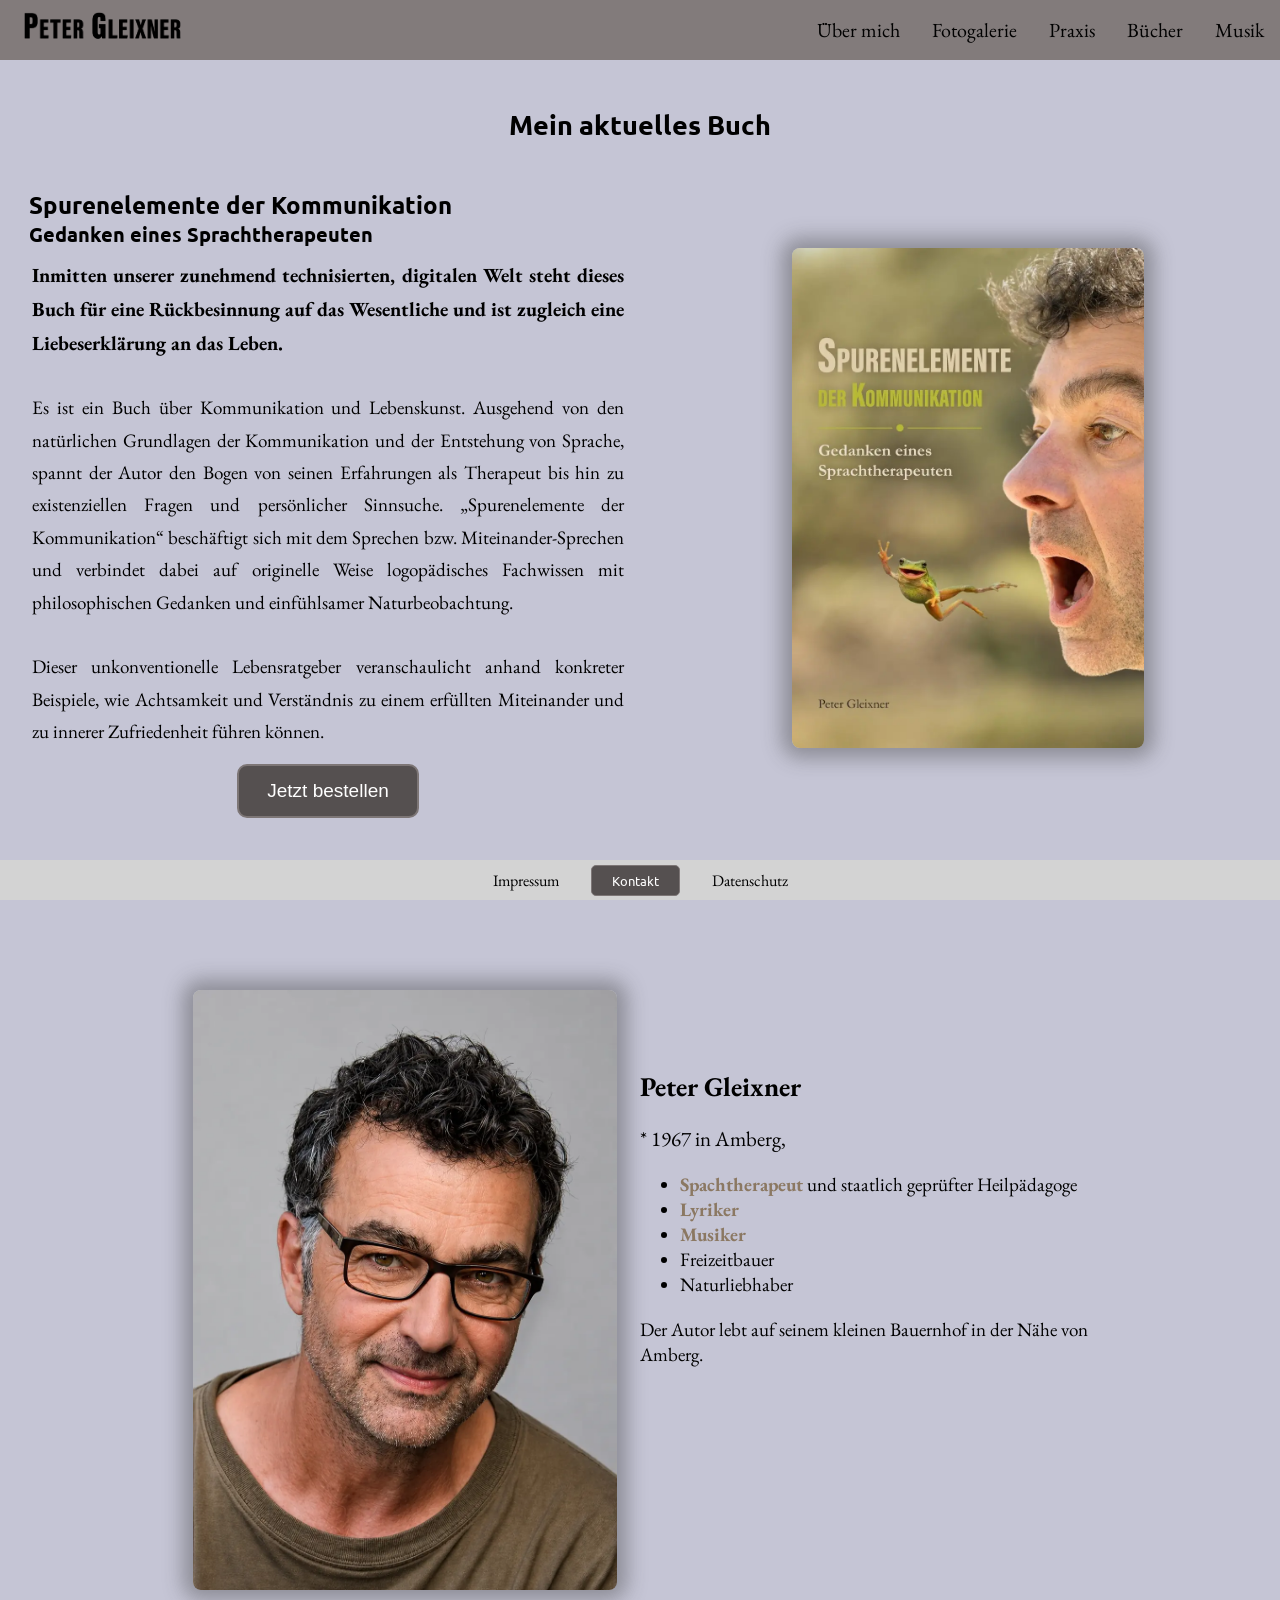
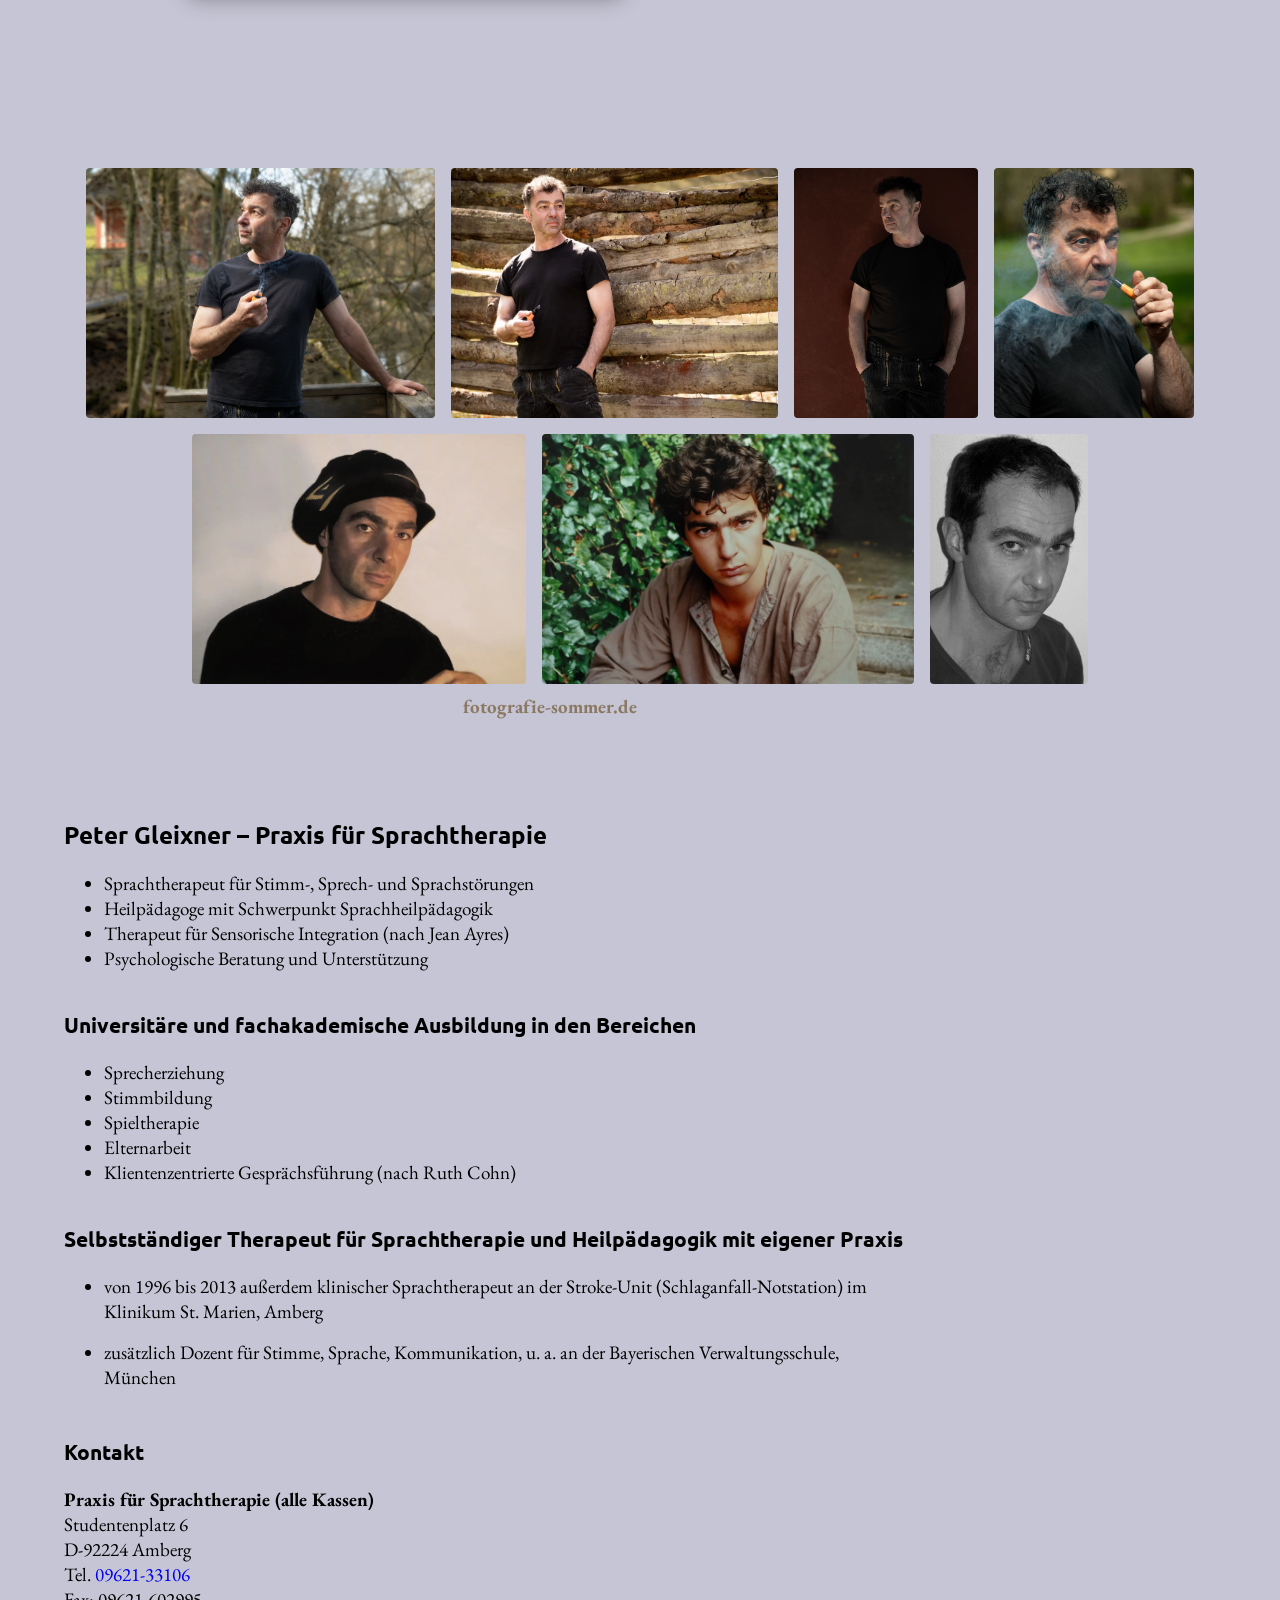
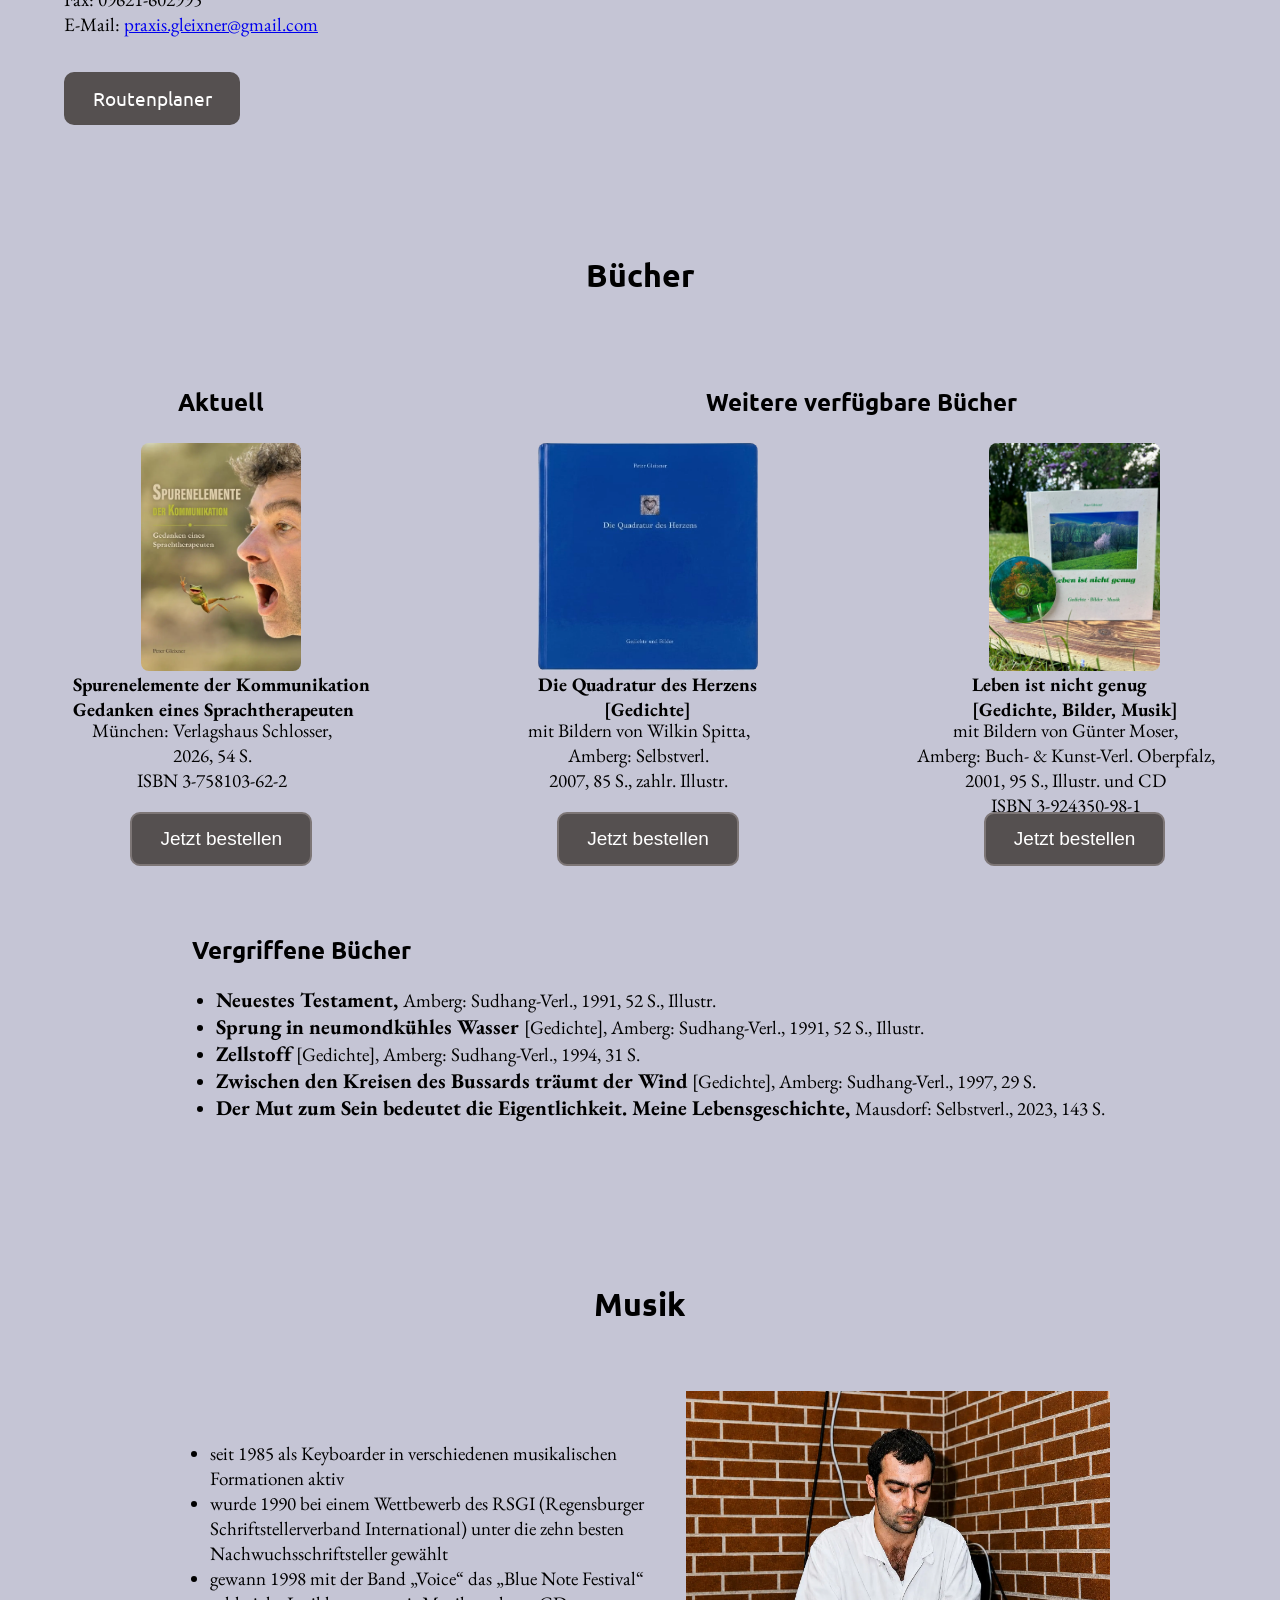
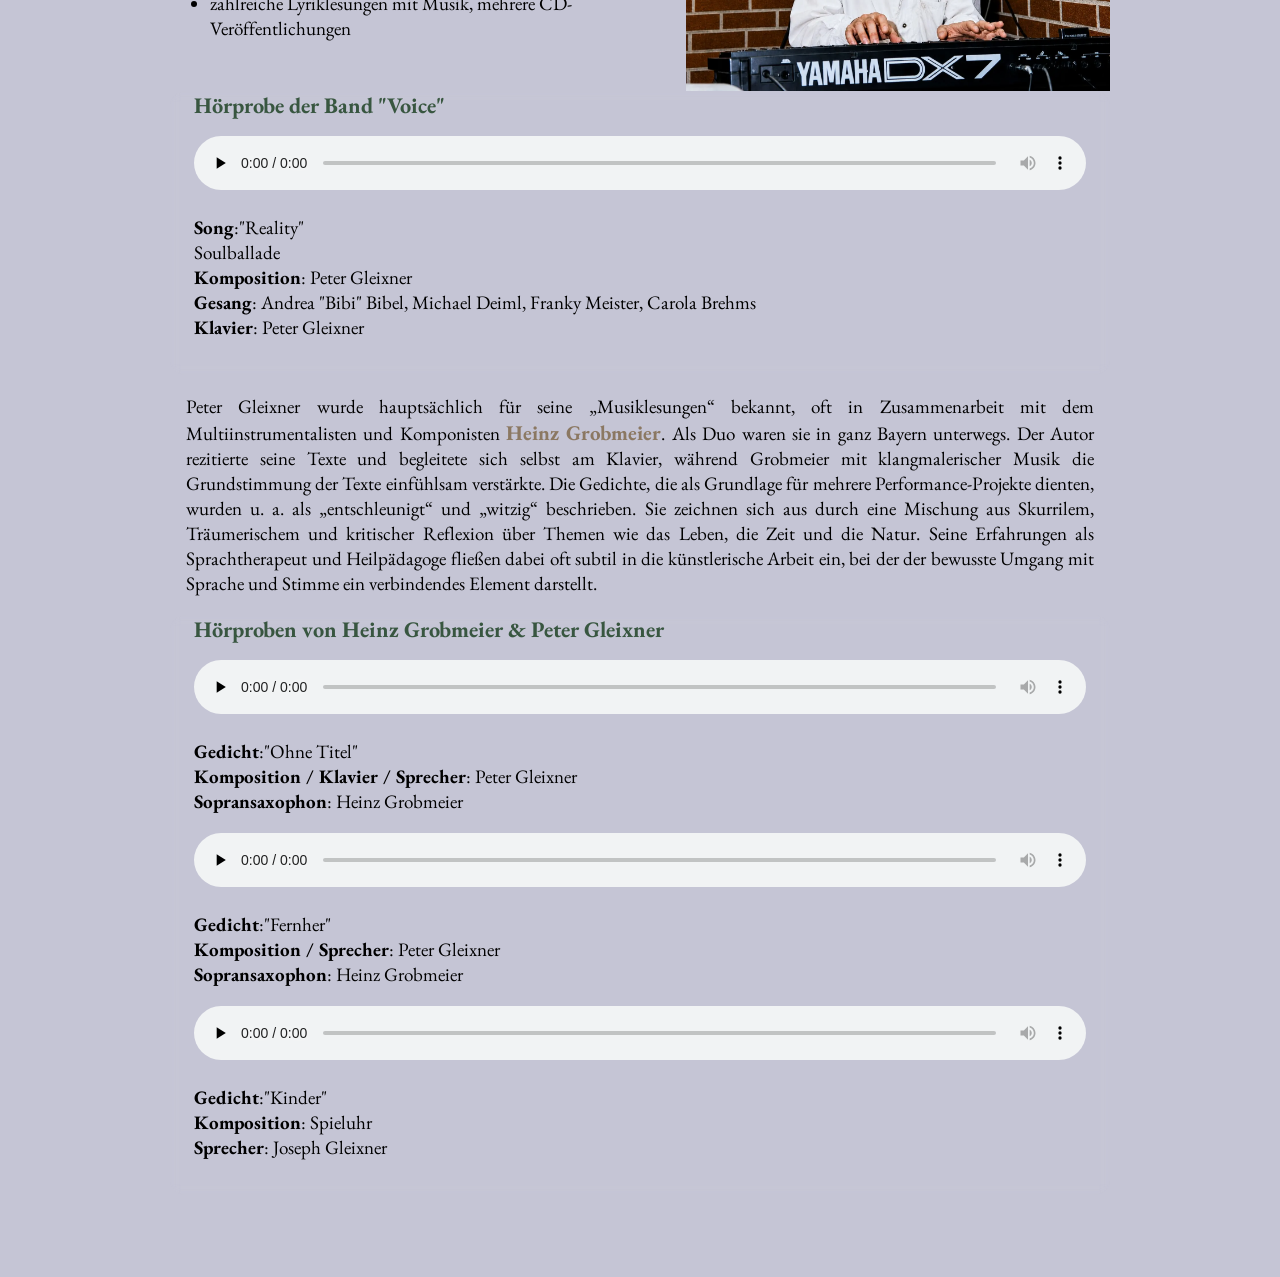
==== commit 4c67302e: "sitemap" ====
--- a/index.html
+++ b/index.html
@@ -3,7 +3,8 @@
   <head>
     <meta charset="UTF-8" />
     <meta name="viewport" content="width=device-width, initial-scale=1.0" />
-    <title>Peter Gleixner – Autor und Spachtherapeut</title>
+    <title>Autor und Spachtherapeut | Peter Gleixner</title>
+    <meta name="description" content="Offizielle Website von Peter Gleixner: Entdecken Sie meine Bücher & Lyrik, musikalische Projekte sowie Einblicke in meine sprachtherapeutische Praxis.">
     <link rel="stylesheet" href="styles.css" />
     <link rel="stylesheet" href="font.css" />
     <script src="script.js" defer></script>
@@ -34,24 +35,24 @@
       </header>
       <main>
         
-        <section id="info">
+        <div id="info">
 
           <div class="flex column align">
             <section id="overview" class="flex column"></section>
-                        <div class="" id="aboutMe"></div>
+            <section class="" id="aboutMe"></section>
             <div id="aMinfos"></div>
             <div style="max-width: 1110px;" class="flex column align" id="image"></div>
 
-            <div class="left"><div class="" id="practice"></div></div>
-            <div id="books" class="books flex column align">
+            <section class="left"><div class="" id="practice"></div></section>
+            <section id="books" class="books flex column align">
               <div class="flex center bookHeaderDiv"><h2 class="pt24 headFont sectionHeader bookHead" >Bücher</h2></div>
               <div class="list flex center">
                 <div id="newestBook" class="flex"></div>
                 <div id="moreBooks" class="flex"></div>
               </div>
               <div id="booksNotA"></div>
-            </div>
-            <div class="" id="music"></div>
+            </section>
+            <section class="" id="music"></section>
             
             
             
--- a/styles.css
+++ b/styles.css
@@ -300,12 +300,16 @@
 }
 
 #booksNotA {
-  max-width: 940px;
+  max-width: 950px;
 }
 
 .bookHeaderDiv{
   width: 100%;
   padding-bottom: 40px;
+}
+
+.decoration{
+  text-decoration: none;
 }
 
 .alignLeft {
